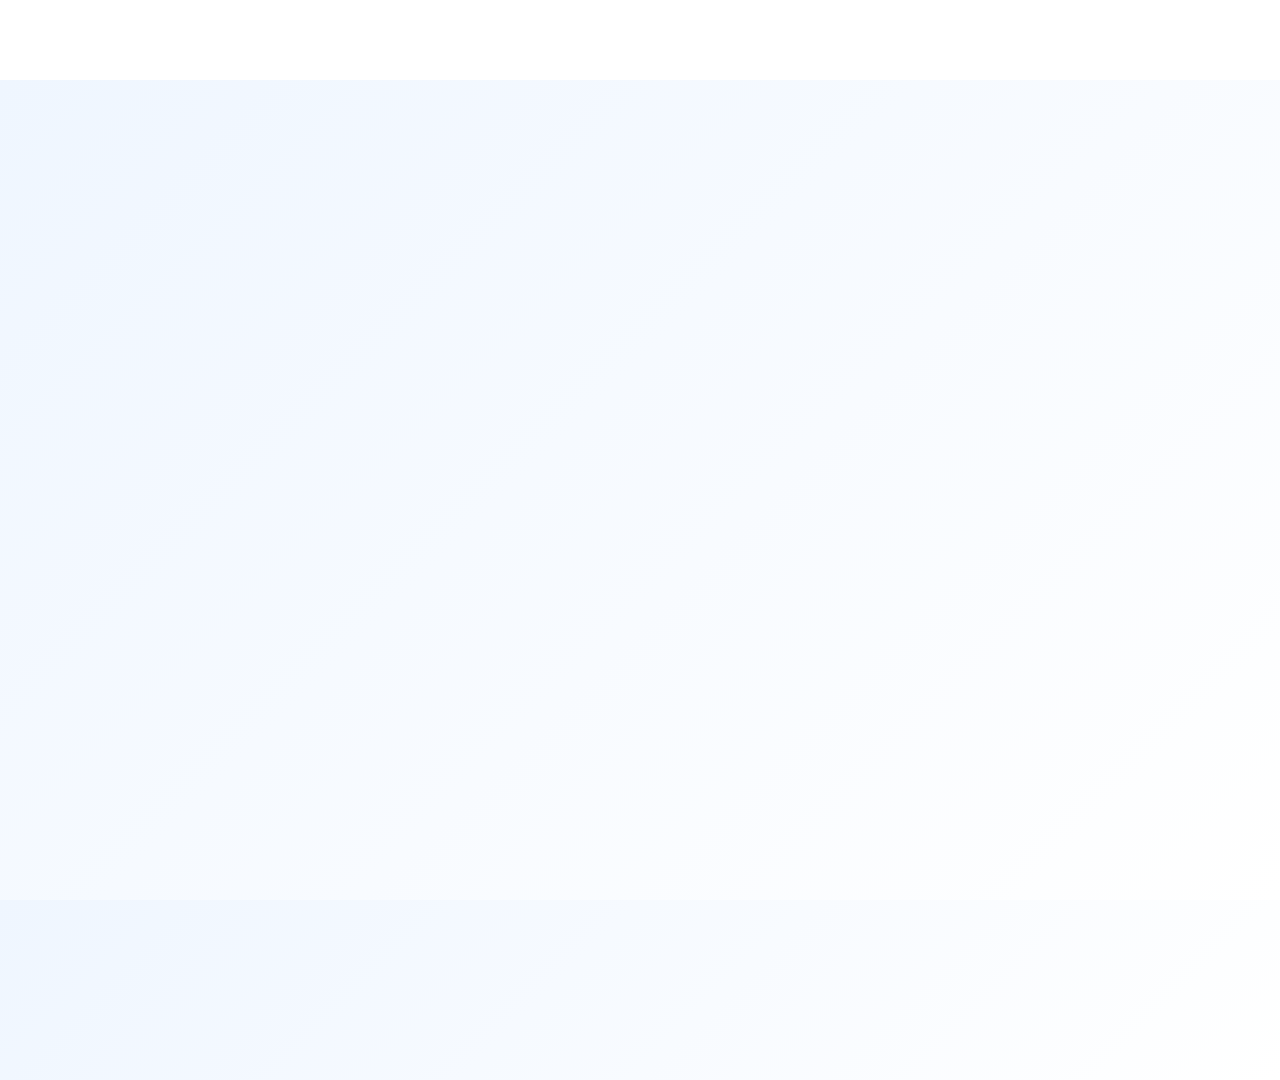
==== prototype-home.html @ ba1b7997 "Update prototype-home.html" ====
<!DOCTYPE html>
<html lang="id">

<head>

<meta charset="UTF-8">
<meta name="viewport" content="width=device-width, initial-scale=1.0">

<title>SOSIOZONE V2</title>

<link rel="stylesheet" href="prototype-home.css">

</head>

<body>

<!-- NAVBAR -->

<nav>

</nav>


<!-- HERO -->

<section class="hero">

</section>


<!-- FITUR -->

<section class="features">

</section>


<!-- STATISTIK -->

<section class="statistics">

</section>


<!-- QUOTE -->

<section class="quote">

</section>


<!-- FOOTER -->

<footer>

</footer>

</body>

</html>
---- prototype-home.css ----
*{
margin:0;
padding:0;
box-sizing:border-box;
font-family:"Segoe UI", sans-serif;
}


body{

background:#f8fafc;
color:#0f172a;

}


/* NAVBAR */

nav{

height:80px;

display:flex;
align-items:center;
justify-content:space-between;

padding:0 8%;

background:white;

box-shadow:0 5px 20px rgba(0,0,0,.05);

}


.logo{

font-size:28px;
font-weight:800;

color:#2563eb;

}



.menu{

display:flex;
gap:30px;

}



.menu a{

text-decoration:none;

color:#334155;

font-weight:600;

}



.menu a:hover{

color:#2563eb;

}



/* HERO */


.hero{

min-height:calc(100vh - 80px);

display:flex;

align-items:center;

justify-content:space-between;

padding:60px 8%;


background:

linear-gradient(
135deg,
#eff6ff,
#ffffff
);


}



.hero-text{

width:50%;

}



.badge{

display:inline-block;

background:#dbeafe;

color:#2563eb;

padding:8px 18px;

border-radius:30px;

font-size:14px;

font-weight:700;

margin-bottom:25px;

}




.hero h1{

font-size:80px;

line-height:1;

font-weight:900;

letter-spacing:-3px;

}



.hero h2{

font-size:34px;

margin:20px 0;

line-height:1.3;

}




.hero p{

font-size:18px;

line-height:1.7;

color:#64748b;

max-width:520px;

}




.hero-button{

display:flex;

gap:20px;

margin-top:35px;

}



.hero-button a{

padding:15px 30px;

border-radius:30px;

text-decoration:none;

font-weight:700;

}



.primary{

background:#2563eb;

color:white;

}



.secondary{

border:2px solid #2563eb;

color:#2563eb;

}



/* IMAGE */


.hero-image{

width:45%;

display:flex;

justify-content:center;

}



.image-frame{

width:450px;

height:450px;

border-radius:40px;

overflow:hidden;

box-shadow:
0 20px 50px rgba(0,0,0,.12);

}



.image-frame img{

width:100%;
height:100%;

object-fit:cover;

}




/* MOBILE */


@media(max-width:768px){


nav{

flex-direction:column;

height:auto;

padding:20px;

gap:15px;

}


.menu{

flex-wrap:wrap;

justify-content:center;

}



.hero{

flex-direction:column;

text-align:center;

}



.hero-text,
.hero-image{

width:100%;

}



.hero h1{

font-size:55px;

}



.hero-image{

margin-top:40px;

}


}

/* =====================
   FEATURES SECTION
===================== */

.features{

padding:90px 8%;

background:
linear-gradient(
135deg,
#eff6ff,
#ffffff
);

}


.section-title{

text-align:center;

margin-bottom:50px;

}


.section-title p{

color:#2563eb;

font-weight:700;

font-size:16px;

margin-bottom:10px;

}


.section-title h2{

font-size:40px;

font-weight:800;

}




.feature-grid{

display:grid;

grid-template-columns:repeat(3,1fr);

gap:25px;

}



.feature-card{

background:white;

padding:35px;

border-radius:25px;

box-shadow:0 15px 40px rgba(0,0,0,0.08);

transition:.3s;

border:1px solid #f1f5f9;

}



.feature-card:hover{

transform:translateY(-8px);

}



.feature-icon{

width:70px;
height:70px;

display:flex;
align-items:center;
justify-content:center;

background:#eff6ff;

border-radius:20px;

margin-bottom:20px;

color:#2563eb;

}


.feature-icon svg{

width:35px;
height:35px;

stroke-width:2.2;

}


.feature-card h3{

font-size:23px;

margin-bottom:15px;

}



.feature-card p{

color:#64748b;

line-height:1.6;

}




@media(max-width:900px){

.feature-grid{

grid-template-columns:1fr;

}

}
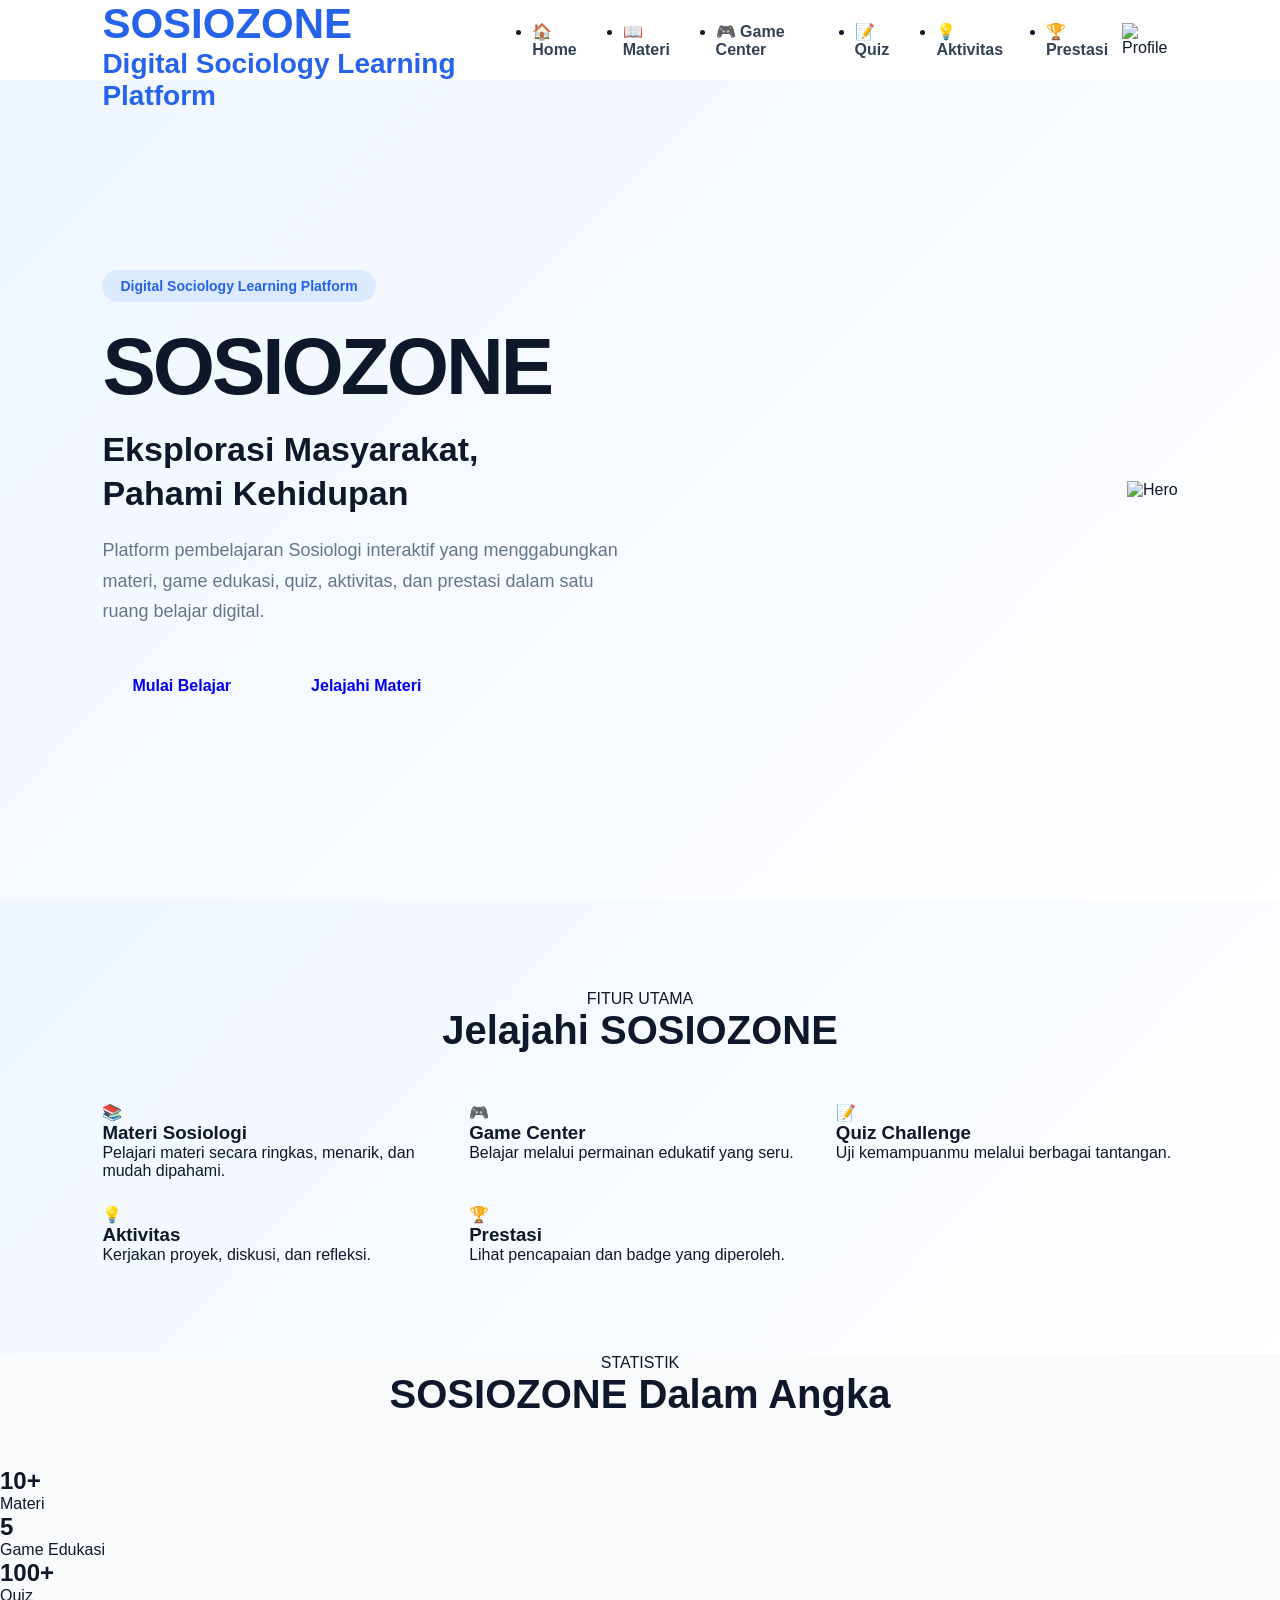
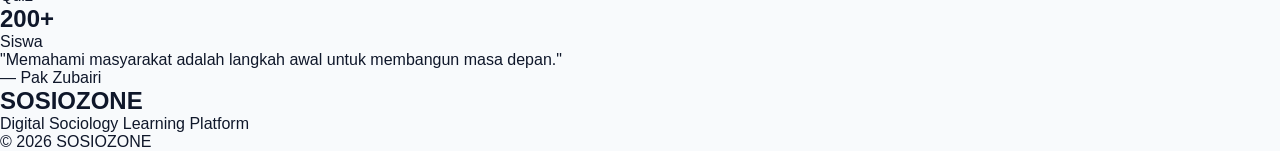
==== commit f235b75f: "Update prototype-home.html" ====
--- a/prototype-home.html
+++ b/prototype-home.html
@@ -3,57 +3,299 @@
 
 <head>
 
-<meta charset="UTF-8">
-<meta name="viewport" content="width=device-width, initial-scale=1.0">
-
-<title>SOSIOZONE V2</title>
-
-<link rel="stylesheet" href="prototype-home.css">
+    <meta charset="UTF-8">
+    <meta name="viewport" content="width=device-width, initial-scale=1.0">
+
+    <title>SOSIOZONE V2</title>
+
+    <link rel="stylesheet" href="prototype-home.css">
 
 </head>
 
 <body>
 
-<!-- NAVBAR -->
-
-<nav>
-
-</nav>
-
-
-<!-- HERO -->
-
-<section class="hero">
-
-</section>
-
-
-<!-- FITUR -->
-
-<section class="features">
-
-</section>
-
-
-<!-- STATISTIK -->
-
-<section class="statistics">
-
-</section>
-
-
-<!-- QUOTE -->
-
-<section class="quote">
-
-</section>
-
-
-<!-- FOOTER -->
-
-<footer>
-
-</footer>
+    <!-- =========================
+         NAVBAR
+    ========================== -->
+
+    <nav class="navbar">
+
+        <div class="logo">
+
+            <img src="assets/logo.png" alt="SOSIOZONE Logo">
+
+            <div class="logo-text">
+                <h2>SOSIOZONE</h2>
+                <p>Digital Sociology Learning Platform</p>
+            </div>
+
+        </div>
+
+        <ul class="menu">
+
+            <li><a href="#" class="active">🏠 Home</a></li>
+
+            <li><a href="#">📖 Materi</a></li>
+
+            <li><a href="#">🎮 Game Center</a></li>
+
+            <li><a href="#">📝 Quiz</a></li>
+
+            <li><a href="#">💡 Aktivitas</a></li>
+
+            <li><a href="#">🏆 Prestasi</a></li>
+
+        </ul>
+
+        <div class="profile">
+
+            <img src="assets/profile.png" alt="Profile">
+
+        </div>
+
+    </nav>
+
+
+
+    <!-- =========================
+         HERO
+    ========================== -->
+
+    <section class="hero">
+
+        <div class="hero-left">
+
+            <span class="badge">
+                Digital Sociology Learning Platform
+            </span>
+
+            <h1>
+                SOSIOZONE
+            </h1>
+
+            <h2>
+                Eksplorasi Masyarakat,<br>
+                Pahami Kehidupan
+            </h2>
+
+            <p>
+
+                Platform pembelajaran Sosiologi interaktif yang
+                menggabungkan materi, game edukasi,
+                quiz, aktivitas, dan prestasi dalam satu
+                ruang belajar digital.
+
+            </p>
+
+            <div class="hero-button">
+
+                <a href="#" class="btn-primary">
+                    Mulai Belajar
+                </a>
+
+                <a href="#" class="btn-secondary">
+                    Jelajahi Materi
+                </a>
+
+            </div>
+
+        </div>
+
+
+        <div class="hero-right">
+
+            <img src="assets/hero.png" alt="Hero">
+
+        </div>
+
+    </section>
+
+
+
+    <!-- =========================
+         FITUR
+    ========================== -->
+
+    <section class="features">
+
+        <div class="section-title">
+
+            <span>FITUR UTAMA</span>
+
+            <h2>
+                Jelajahi SOSIOZONE
+            </h2>
+
+        </div>
+
+        <div class="feature-grid">
+
+            <div class="card">
+
+                <div class="icon">📚</div>
+
+                <h3>Materi Sosiologi</h3>
+
+                <p>
+                    Pelajari materi secara ringkas,
+                    menarik, dan mudah dipahami.
+                </p>
+
+            </div>
+
+            <div class="card">
+
+                <div class="icon">🎮</div>
+
+                <h3>Game Center</h3>
+
+                <p>
+                    Belajar melalui permainan edukatif
+                    yang seru.
+                </p>
+
+            </div>
+
+            <div class="card">
+
+                <div class="icon">📝</div>
+
+                <h3>Quiz Challenge</h3>
+
+                <p>
+                    Uji kemampuanmu melalui
+                    berbagai tantangan.
+                </p>
+
+            </div>
+
+            <div class="card">
+
+                <div class="icon">💡</div>
+
+                <h3>Aktivitas</h3>
+
+                <p>
+                    Kerjakan proyek,
+                    diskusi, dan refleksi.
+                </p>
+
+            </div>
+
+            <div class="card">
+
+                <div class="icon">🏆</div>
+
+                <h3>Prestasi</h3>
+
+                <p>
+                    Lihat pencapaian
+                    dan badge yang diperoleh.
+                </p>
+
+            </div>
+
+        </div>
+
+    </section>
+
+
+
+    <!-- =========================
+         STATISTIK
+    ========================== -->
+
+    <section class="statistics">
+
+        <div class="section-title">
+
+            <span>STATISTIK</span>
+
+            <h2>
+                SOSIOZONE Dalam Angka
+            </h2>
+
+        </div>
+
+        <div class="stats-grid">
+
+            <div class="stat-box">
+
+                <h2>10+</h2>
+
+                <p>Materi</p>
+
+            </div>
+
+            <div class="stat-box">
+
+                <h2>5</h2>
+
+                <p>Game Edukasi</p>
+
+            </div>
+
+            <div class="stat-box">
+
+                <h2>100+</h2>
+
+                <p>Quiz</p>
+
+            </div>
+
+            <div class="stat-box">
+
+                <h2>200+</h2>
+
+                <p>Siswa</p>
+
+            </div>
+
+        </div>
+
+    </section>
+
+
+
+    <!-- =========================
+         QUOTE
+    ========================== -->
+
+    <section class="quote">
+
+        <blockquote>
+
+            "Memahami masyarakat adalah langkah awal untuk membangun masa depan."
+
+        </blockquote>
+
+        <p>
+            — Pak Zubairi
+        </p>
+
+    </section>
+
+
+
+    <!-- =========================
+         FOOTER
+    ========================== -->
+
+    <footer>
+
+        <h2>
+            SOSIOZONE
+        </h2>
+
+        <p>
+            Digital Sociology Learning Platform
+        </p>
+
+        <p>
+            © 2026 SOSIOZONE
+        </p>
+
+    </footer>
 
 </body>
 
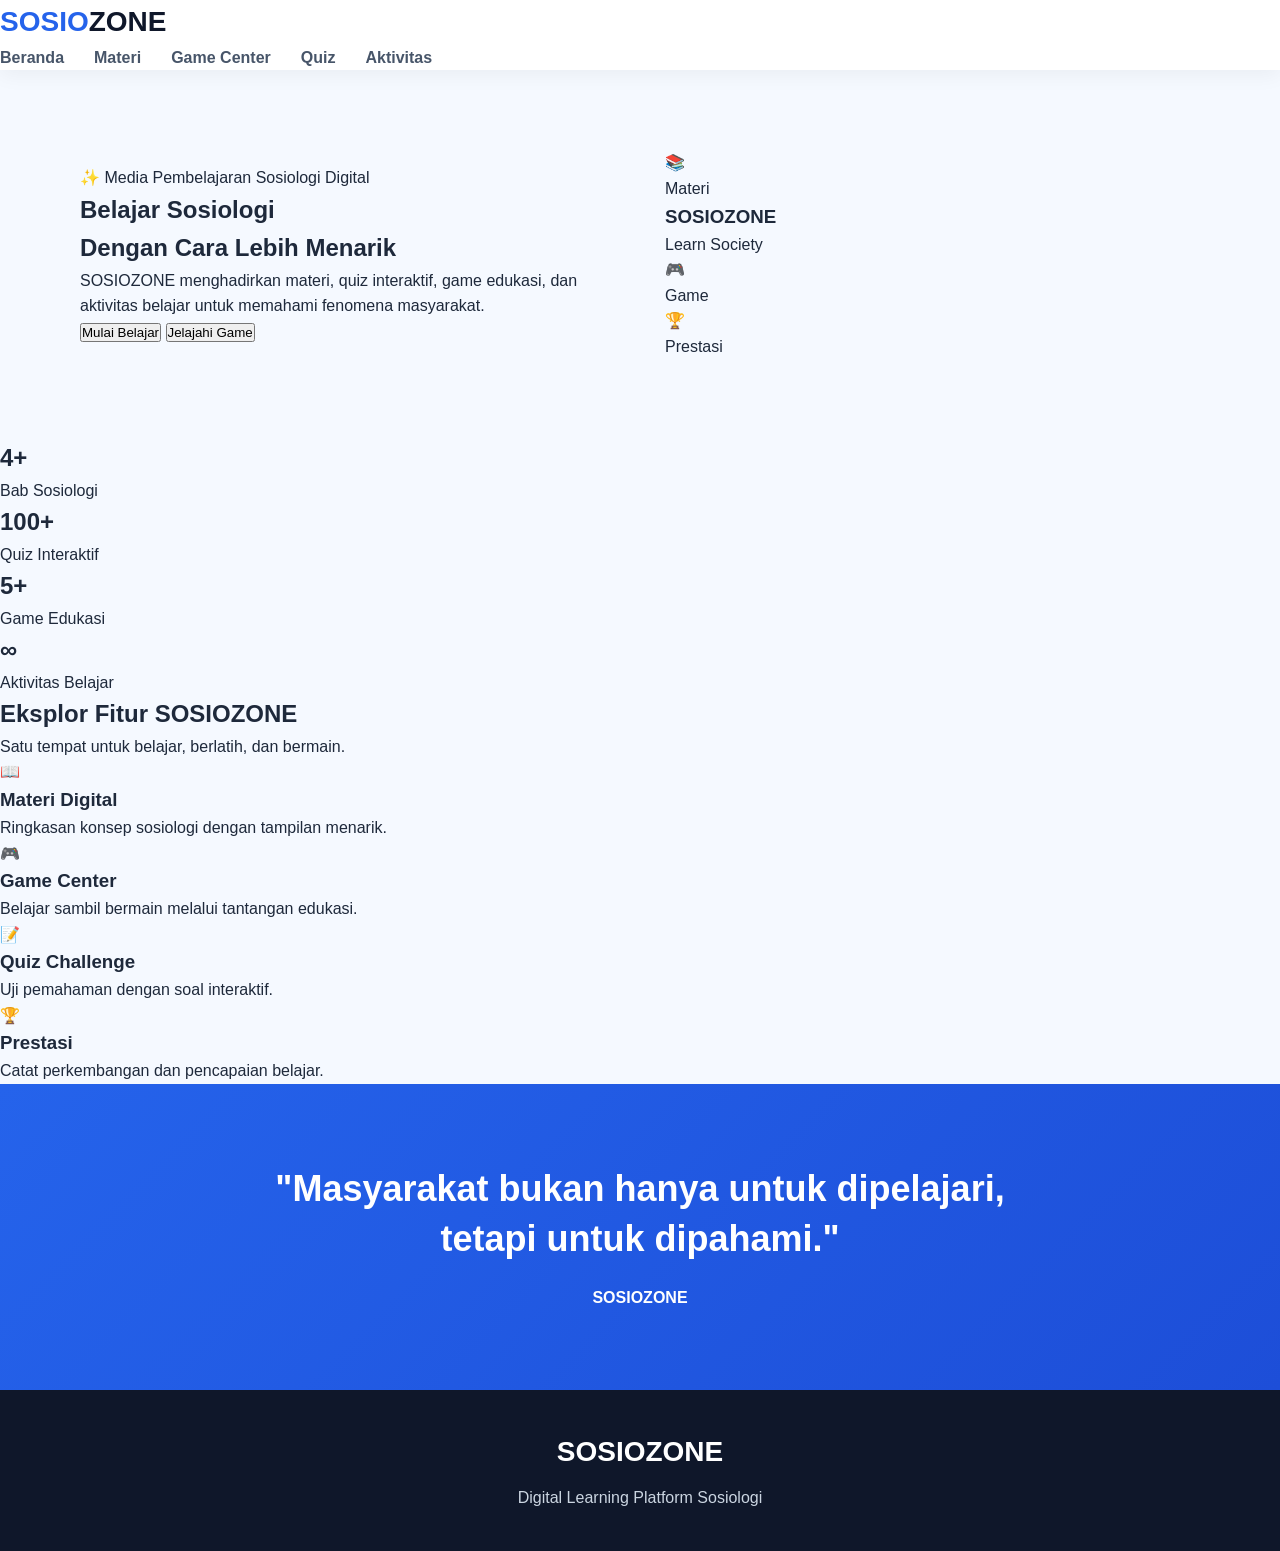
==== commit cd3bb87d: "Update prototype-home.html" ====
--- a/prototype-home.html
+++ b/prototype-home.html
@@ -3,299 +3,441 @@
 
 <head>
 
-    <meta charset="UTF-8">
-    <meta name="viewport" content="width=device-width, initial-scale=1.0">
-
-    <title>SOSIOZONE V2</title>
-
-    <link rel="stylesheet" href="prototype-home.css">
+<meta charset="UTF-8">
+<meta name="viewport" content="width=device-width, initial-scale=1.0">
+
+<title>SOSIOZONE | Digital Sociology Learning</title>
+
+<link rel="stylesheet" href="prototype-home.css">
 
 </head>
 
+
 <body>
 
-    <!-- =========================
-         NAVBAR
-    ========================== -->
-
-    <nav class="navbar">
-
-        <div class="logo">
-
-            <img src="assets/logo.png" alt="SOSIOZONE Logo">
-
-            <div class="logo-text">
-                <h2>SOSIOZONE</h2>
-                <p>Digital Sociology Learning Platform</p>
-            </div>
-
-        </div>
-
-        <ul class="menu">
-
-            <li><a href="#" class="active">🏠 Home</a></li>
-
-            <li><a href="#">📖 Materi</a></li>
-
-            <li><a href="#">🎮 Game Center</a></li>
-
-            <li><a href="#">📝 Quiz</a></li>
-
-            <li><a href="#">💡 Aktivitas</a></li>
-
-            <li><a href="#">🏆 Prestasi</a></li>
-
-        </ul>
-
-        <div class="profile">
-
-            <img src="assets/profile.png" alt="Profile">
-
-        </div>
-
-    </nav>
-
-
-
-    <!-- =========================
-         HERO
-    ========================== -->
-
-    <section class="hero">
-
-        <div class="hero-left">
-
-            <span class="badge">
-                Digital Sociology Learning Platform
-            </span>
-
-            <h1>
-                SOSIOZONE
-            </h1>
-
-            <h2>
-                Eksplorasi Masyarakat,<br>
-                Pahami Kehidupan
-            </h2>
-
-            <p>
-
-                Platform pembelajaran Sosiologi interaktif yang
-                menggabungkan materi, game edukasi,
-                quiz, aktivitas, dan prestasi dalam satu
-                ruang belajar digital.
-
-            </p>
-
-            <div class="hero-button">
-
-                <a href="#" class="btn-primary">
-                    Mulai Belajar
-                </a>
-
-                <a href="#" class="btn-secondary">
-                    Jelajahi Materi
-                </a>
-
-            </div>
-
-        </div>
-
-
-        <div class="hero-right">
-
-            <img src="assets/hero.png" alt="Hero">
-
-        </div>
-
-    </section>
-
-
-
-    <!-- =========================
-         FITUR
-    ========================== -->
-
-    <section class="features">
-
-        <div class="section-title">
-
-            <span>FITUR UTAMA</span>
-
-            <h2>
-                Jelajahi SOSIOZONE
-            </h2>
-
-        </div>
-
-        <div class="feature-grid">
-
-            <div class="card">
-
-                <div class="icon">📚</div>
-
-                <h3>Materi Sosiologi</h3>
-
-                <p>
-                    Pelajari materi secara ringkas,
-                    menarik, dan mudah dipahami.
-                </p>
-
-            </div>
-
-            <div class="card">
-
-                <div class="icon">🎮</div>
-
-                <h3>Game Center</h3>
-
-                <p>
-                    Belajar melalui permainan edukatif
-                    yang seru.
-                </p>
-
-            </div>
-
-            <div class="card">
-
-                <div class="icon">📝</div>
-
-                <h3>Quiz Challenge</h3>
-
-                <p>
-                    Uji kemampuanmu melalui
-                    berbagai tantangan.
-                </p>
-
-            </div>
-
-            <div class="card">
-
-                <div class="icon">💡</div>
-
-                <h3>Aktivitas</h3>
-
-                <p>
-                    Kerjakan proyek,
-                    diskusi, dan refleksi.
-                </p>
-
-            </div>
-
-            <div class="card">
-
-                <div class="icon">🏆</div>
-
-                <h3>Prestasi</h3>
-
-                <p>
-                    Lihat pencapaian
-                    dan badge yang diperoleh.
-                </p>
-
-            </div>
-
-        </div>
-
-    </section>
-
-
-
-    <!-- =========================
-         STATISTIK
-    ========================== -->
-
-    <section class="statistics">
-
-        <div class="section-title">
-
-            <span>STATISTIK</span>
-
-            <h2>
-                SOSIOZONE Dalam Angka
-            </h2>
-
-        </div>
-
-        <div class="stats-grid">
-
-            <div class="stat-box">
-
-                <h2>10+</h2>
-
-                <p>Materi</p>
-
-            </div>
-
-            <div class="stat-box">
-
-                <h2>5</h2>
-
-                <p>Game Edukasi</p>
-
-            </div>
-
-            <div class="stat-box">
-
-                <h2>100+</h2>
-
-                <p>Quiz</p>
-
-            </div>
-
-            <div class="stat-box">
-
-                <h2>200+</h2>
-
-                <p>Siswa</p>
-
-            </div>
-
-        </div>
-
-    </section>
-
-
-
-    <!-- =========================
-         QUOTE
-    ========================== -->
-
-    <section class="quote">
-
-        <blockquote>
-
-            "Memahami masyarakat adalah langkah awal untuk membangun masa depan."
-
-        </blockquote>
-
-        <p>
-            — Pak Zubairi
-        </p>
-
-    </section>
-
-
-
-    <!-- =========================
-         FOOTER
-    ========================== -->
-
-    <footer>
-
-        <h2>
-            SOSIOZONE
-        </h2>
-
-        <p>
-            Digital Sociology Learning Platform
-        </p>
-
-        <p>
-            © 2026 SOSIOZONE
-        </p>
-
-    </footer>
+
+<!-- NAVBAR -->
+
+<header class="navbar">
+
+<div class="nav-container">
+
+<div class="logo">
+SOSIO<span>ZONE</span>
+</div>
+
+
+<nav>
+
+<a class="active">Beranda</a>
+<a>Materi</a>
+<a>Game Center</a>
+<a>Quiz</a>
+<a>Aktivitas</a>
+
+</nav>
+
+
+</div>
+
+</header>
+
+
+
+
+
+<!-- HERO -->
+
+<section class="hero">
+
+
+<div class="hero-left">
+
+
+<div class="badge">
+✨ Media Pembelajaran Sosiologi Digital
+</div>
+
+
+
+<h1>
+
+Belajar Sosiologi
+<br>
+
+Dengan Cara
+<span>
+Lebih Menarik
+</span>
+
+</h1>
+
+
+
+<p>
+
+SOSIOZONE menghadirkan materi,
+quiz interaktif, game edukasi,
+dan aktivitas belajar untuk memahami
+fenomena masyarakat.
+
+</p>
+
+
+
+
+<div class="hero-btn">
+
+
+<button class="btn-primary">
+Mulai Belajar
+</button>
+
+
+<button class="btn-outline">
+Jelajahi Game
+</button>
+
+
+</div>
+
+
+
+</div>
+
+
+
+
+
+<div class="hero-right">
+
+
+<div class="student-area">
+
+
+<div class="floating-card card-one">
+
+📚
+<br>
+Materi
+
+</div>
+
+
+
+<div class="student-box">
+
+<div class="circle">
+
+</div>
+
+
+<div class="person">
+
+</div>
+
+
+<h3>
+SOSIOZONE
+</h3>
+
+<p>
+Learn Society
+</p>
+
+
+</div>
+
+
+
+
+<div class="floating-card card-two">
+
+🎮
+<br>
+Game
+
+</div>
+
+
+
+<div class="floating-card card-three">
+
+🏆
+<br>
+Prestasi
+
+</div>
+
+
+
+</div>
+
+
+
+</div>
+
+
+</section>
+
+
+
+
+
+
+
+<!-- DASHBOARD -->
+
+
+<section class="dashboard">
+
+
+<div class="dashboard-card">
+
+<h2>
+4+
+</h2>
+
+<p>
+Bab Sosiologi
+</p>
+
+
+</div>
+
+
+
+<div class="dashboard-card">
+
+<h2>
+100+
+</h2>
+
+<p>
+Quiz Interaktif
+</p>
+
+
+</div>
+
+
+
+<div class="dashboard-card">
+
+<h2>
+5+
+</h2>
+
+<p>
+Game Edukasi
+</p>
+
+
+</div>
+
+
+
+<div class="dashboard-card">
+
+<h2>
+∞
+</h2>
+
+<p>
+Aktivitas Belajar
+</p>
+
+
+</div>
+
+
+
+</section>
+
+
+
+
+
+
+
+<!-- FEATURE -->
+
+
+<section class="feature-section">
+
+
+<div class="section-header">
+
+
+<h2>
+Eksplor Fitur SOSIOZONE
+</h2>
+
+
+<p>
+Satu tempat untuk belajar,
+berlatih, dan bermain.
+
+</p>
+
+
+</div>
+
+
+
+
+
+<div class="feature-grid">
+
+
+
+<div class="feature">
+
+<div class="icon blue">
+📖
+</div>
+
+<h3>
+Materi Digital
+</h3>
+
+<p>
+Ringkasan konsep sosiologi
+dengan tampilan menarik.
+
+</p>
+
+</div>
+
+
+
+
+
+<div class="feature">
+
+<div class="icon green">
+🎮
+</div>
+
+<h3>
+Game Center
+</h3>
+
+<p>
+Belajar sambil bermain
+melalui tantangan edukasi.
+
+</p>
+
+</div>
+
+
+
+
+
+
+<div class="feature">
+
+<div class="icon orange">
+📝
+</div>
+
+<h3>
+Quiz Challenge
+</h3>
+
+<p>
+Uji pemahaman dengan
+soal interaktif.
+
+</p>
+
+</div>
+
+
+
+
+
+
+<div class="feature">
+
+<div class="icon purple">
+🏆
+</div>
+
+<h3>
+Prestasi
+
+</h3>
+
+<p>
+Catat perkembangan
+dan pencapaian belajar.
+
+</p>
+
+</div>
+
+
+
+</div>
+
+
+</section>
+
+
+
+
+
+
+
+
+<!-- QUOTE -->
+
+
+<section class="quote">
+
+
+<h2>
+
+"Masyarakat bukan hanya untuk dipelajari,
+tetapi untuk dipahami."
+
+</h2>
+
+
+<p>
+SOSIOZONE
+</p>
+
+
+</section>
+
+
+
+
+
+
+
+<!-- FOOTER -->
+
+
+<footer>
+
+<h3>
+SOSIOZONE
+</h3>
+
+
+<p>
+Digital Learning Platform
+Sosiologi
+</p>
+
+
+</footer>
+
+
 
 </body>
 
--- a/prototype-home.css
+++ b/prototype-home.css
@@ -1,481 +1,884 @@
+/* ===================================
+   SOSIOZONE V2
+   PROTOTYPE HOME CSS
+=================================== */
+
+
+/* ===================================
+   RESET
+=================================== */
+
 *{
-margin:0;
-padding:0;
-box-sizing:border-box;
-font-family:"Segoe UI", sans-serif;
+    margin:0;
+    padding:0;
+    box-sizing:border-box;
+}
+
+
+html{
+    scroll-behavior:smooth;
 }
 
 
 body{
 
-background:#f8fafc;
-color:#0f172a;
-
-}
-
-
-/* NAVBAR */
+    font-family:
+    "Segoe UI",
+    Arial,
+    sans-serif;
+
+    background:#f5f9ff;
+
+    color:#1e293b;
+
+    line-height:1.6;
+
+}
+
+
+a{
+
+    text-decoration:none;
+
+    color:inherit;
+
+}
+
+
+
+
+
+/* ===================================
+   NAVBAR
+=================================== */
+
+
+.navbar{
+
+    width:100%;
+
+    background:white;
+
+    position:sticky;
+
+    top:0;
+
+    z-index:100;
+
+    box-shadow:
+    0 5px 20px rgba(0,0,0,.05);
+
+}
+
+
+
+.nav-wrapper{
+
+    max-width:1200px;
+
+    margin:auto;
+
+    padding:20px 40px;
+
+    display:flex;
+
+    justify-content:space-between;
+
+    align-items:center;
+
+}
+
+
+
+.logo{
+
+    font-size:28px;
+
+    font-weight:800;
+
+    color:#2563eb;
+
+}
+
+
+
+.logo span{
+
+    color:#0f172a;
+
+}
+
+
+
+
 
 nav{
 
-height:80px;
-
-display:flex;
-align-items:center;
-justify-content:space-between;
-
-padding:0 8%;
-
-background:white;
-
-box-shadow:0 5px 20px rgba(0,0,0,.05);
-
-}
+    display:flex;
+
+    gap:30px;
+
+}
+
+
+
+nav a{
+
+    font-weight:600;
+
+    color:#475569;
+
+    transition:.3s;
+
+}
+
+
+
+nav a:hover{
+
+    color:#2563eb;
+
+}
+
+
+
+
+
+
+
+/* ===================================
+   HERO
+=================================== */
+
+
+.hero{
+
+    max-width:1200px;
+
+    margin:auto;
+
+    padding:80px 40px;
+
+    display:grid;
+
+    grid-template-columns:
+
+    1fr 1fr;
+
+    align-items:center;
+
+    gap:50px;
+
+}
+
+
+
+
+
+.hero-text h1{
+
+    font-size:55px;
+
+    line-height:1.15;
+
+    font-weight:800;
+
+    color:#0f172a;
+
+}
+
+
+
+.hero-text h1 span{
+
+    color:#2563eb;
+
+}
+
+
+
+
+
+.hero-text p{
+
+    margin-top:25px;
+
+    max-width:500px;
+
+    font-size:18px;
+
+    color:#64748b;
+
+}
+
+
+
+
+
+.hero-button{
+
+    margin-top:35px;
+
+    display:flex;
+
+    gap:20px;
+
+}
+
+
+
+
+
+.btn{
+
+    padding:14px 30px;
+
+    border-radius:50px;
+
+    font-weight:700;
+
+    cursor:pointer;
+
+    transition:.3s;
+
+}
+
+
+
+
+
+.primary{
+
+    background:#2563eb;
+
+    color:white;
+
+}
+
+
+
+.primary:hover{
+
+    transform:translateY(-3px);
+
+    box-shadow:
+    0 10px 25px rgba(37,99,235,.3);
+
+}
+
+
+
+
+
+.secondary{
+
+    border:2px solid #2563eb;
+
+    color:#2563eb;
+
+}
+
+
+
+.secondary:hover{
+
+    background:#2563eb;
+
+    color:white;
+
+}
+
+
+
+
+
+
+
+/* ===================================
+   HERO VISUAL
+=================================== */
+
+
+.hero-image{
+
+    display:flex;
+
+    justify-content:center;
+
+}
+
+
+
+
+
+.visual-card{
+
+    width:380px;
+
+    height:380px;
+
+    border-radius:40px;
+
+    background:
+
+    linear-gradient(
+    135deg,
+    #2563eb,
+    #38bdf8
+    );
+
+
+    display:flex;
+
+    flex-direction:column;
+
+    justify-content:center;
+
+    align-items:center;
+
+
+    color:white;
+
+
+    box-shadow:
+
+    0 25px 50px rgba(37,99,235,.25);
+
+}
+
+
+
+.visual-card h2{
+
+    font-size:40px;
+
+    letter-spacing:2px;
+
+}
+
+
+
+.visual-card p{
+
+    text-align:center;
+
+    margin-top:15px;
+
+    opacity:.9;
+
+}
+
+
+
+
+
+
+
+/* ===================================
+   STATISTIK
+=================================== */
+
+
+.stats{
+
+    max-width:1200px;
+
+    margin:30px auto 80px;
+
+    padding:0 40px;
+
+
+    display:grid;
+
+    grid-template-columns:
+
+    repeat(4,1fr);
+
+
+    gap:25px;
+
+}
+
+
+
+
+
+.stat-box{
+
+    background:white;
+
+    padding:35px 20px;
+
+    border-radius:25px;
+
+    text-align:center;
+
+
+    box-shadow:
+
+    0 10px 30px rgba(0,0,0,.06);
+
+
+    transition:.3s;
+
+}
+
+
+
+
+
+.stat-box:hover{
+
+    transform:translateY(-8px);
+
+}
+
+
+
+
+
+.stat-box h2{
+
+    font-size:40px;
+
+    color:#2563eb;
+
+}
+
+
+
+.stat-box p{
+
+    color:#64748b;
+
+    font-weight:600;
+
+}
+
+
+
+
+
+
+
+/* ===================================
+   FEATURES
+=================================== */
+
+
+.features{
+
+    max-width:1200px;
+
+    margin:auto;
+
+    padding:50px 40px 100px;
+
+}
+
+
+
+
+
+.title{
+
+    text-align:center;
+
+    margin-bottom:50px;
+
+}
+
+
+
+
+
+.title h2{
+
+    font-size:38px;
+
+    color:#0f172a;
+
+}
+
+
+
+.title p{
+
+    color:#64748b;
+
+}
+
+
+
+
+
+
+
+.feature-container{
+
+    display:grid;
+
+    grid-template-columns:
+
+    repeat(4,1fr);
+
+
+    gap:25px;
+
+}
+
+
+
+
+
+
+
+.card{
+
+    background:white;
+
+    padding:35px 25px;
+
+    border-radius:25px;
+
+
+    box-shadow:
+
+    0 10px 30px rgba(0,0,0,.06);
+
+
+    transition:.3s;
+
+}
+
+
+
+
+.card:hover{
+
+    transform:
+
+    translateY(-10px);
+
+}
+
+
+
+
+
+.card-icon{
+
+    font-size:45px;
+
+    margin-bottom:20px;
+
+}
+
+
+
+
+
+.card h3{
+
+    margin-bottom:15px;
+
+    color:#0f172a;
+
+}
+
+
+
+
+
+.card p{
+
+    color:#64748b;
+
+}
+
+
+
+
+
+
+
+/* ===================================
+   QUOTE
+=================================== */
+
+
+.quote{
+
+    background:
+
+    linear-gradient(
+    135deg,
+    #2563eb,
+    #1d4ed8
+    );
+
+
+    color:white;
+
+    padding:80px 40px;
+
+    text-align:center;
+
+}
+
+
+
+.quote h2{
+
+    max-width:800px;
+
+    margin:auto;
+
+    font-size:36px;
+
+    line-height:1.4;
+
+}
+
+
+
+
+
+.quote p{
+
+    margin-top:20px;
+
+    font-weight:700;
+
+}
+
+
+
+
+
+
+
+/* ===================================
+   FOOTER
+=================================== */
+
+
+footer{
+
+    background:#0f172a;
+
+    color:white;
+
+    text-align:center;
+
+    padding:40px;
+
+}
+
+
+
+
+
+footer h3{
+
+    font-size:28px;
+
+    margin-bottom:10px;
+
+}
+
+
+
+
+
+footer p{
+
+    color:#cbd5e1;
+
+}
+
+
+
+
+
+
+
+/* ===================================
+   RESPONSIVE TABLET
+=================================== */
+
+
+@media(max-width:900px){
+
+
+.nav-wrapper{
+
+    padding:20px;
+
+}
+
+
+
+nav{
+
+    display:none;
+
+}
+
+
+
+.hero{
+
+    grid-template-columns:1fr;
+
+    text-align:center;
+
+}
+
+
+
+.hero-text p{
+
+    margin:auto;
+
+}
+
+
+
+.hero-button{
+
+    justify-content:center;
+
+}
+
+
+
+.stats{
+
+    grid-template-columns:
+
+    repeat(2,1fr);
+
+}
+
+
+
+.feature-container{
+
+    grid-template-columns:
+
+    repeat(2,1fr);
+
+}
+
+
+}
+
+
+
+
+
+
+
+/* ===================================
+   RESPONSIVE MOBILE
+=================================== */
+
+
+@media(max-width:600px){
+
 
 
 .logo{
 
-font-size:28px;
-font-weight:800;
-
-color:#2563eb;
-
-}
-
-
-
-.menu{
-
-display:flex;
-gap:30px;
-
-}
-
-
-
-.menu a{
-
-text-decoration:none;
-
-color:#334155;
-
-font-weight:600;
-
-}
-
-
-
-.menu a:hover{
-
-color:#2563eb;
-
-}
-
-
-
-/* HERO */
+    font-size:23px;
+
+}
+
 
 
 .hero{
 
-min-height:calc(100vh - 80px);
-
-display:flex;
-
-align-items:center;
-
-justify-content:space-between;
-
-padding:60px 8%;
-
-
-background:
-
-linear-gradient(
-135deg,
-#eff6ff,
-#ffffff
-);
-
-
-}
-
-
-
-.hero-text{
-
-width:50%;
-
-}
-
-
-
-.badge{
-
-display:inline-block;
-
-background:#dbeafe;
-
-color:#2563eb;
-
-padding:8px 18px;
-
-border-radius:30px;
-
-font-size:14px;
-
-font-weight:700;
-
-margin-bottom:25px;
-
-}
-
-
-
-
-.hero h1{
-
-font-size:80px;
-
-line-height:1;
-
-font-weight:900;
-
-letter-spacing:-3px;
-
-}
-
-
-
-.hero h2{
-
-font-size:34px;
-
-margin:20px 0;
-
-line-height:1.3;
-
-}
-
-
-
-
-.hero p{
-
-font-size:18px;
-
-line-height:1.7;
-
-color:#64748b;
-
-max-width:520px;
-
-}
-
-
-
-
-.hero-button{
-
-display:flex;
-
-gap:20px;
-
-margin-top:35px;
-
-}
-
-
-
-.hero-button a{
-
-padding:15px 30px;
-
-border-radius:30px;
-
-text-decoration:none;
-
-font-weight:700;
-
-}
-
-
-
-.primary{
-
-background:#2563eb;
-
-color:white;
-
-}
-
-
-
-.secondary{
-
-border:2px solid #2563eb;
-
-color:#2563eb;
-
-}
-
-
-
-/* IMAGE */
-
-
-.hero-image{
-
-width:45%;
-
-display:flex;
-
-justify-content:center;
-
-}
-
-
-
-.image-frame{
-
-width:450px;
-
-height:450px;
-
-border-radius:40px;
-
-overflow:hidden;
-
-box-shadow:
-0 20px 50px rgba(0,0,0,.12);
-
-}
-
-
-
-.image-frame img{
-
-width:100%;
-height:100%;
-
-object-fit:cover;
-
-}
-
-
-
-
-/* MOBILE */
-
-
-@media(max-width:768px){
-
-
-nav{
-
-flex-direction:column;
-
-height:auto;
-
-padding:20px;
-
-gap:15px;
-
-}
-
-
-.menu{
-
-flex-wrap:wrap;
-
-justify-content:center;
-
-}
-
-
-
-.hero{
-
-flex-direction:column;
-
-text-align:center;
-
-}
-
-
-
-.hero-text,
-.hero-image{
-
-width:100%;
-
-}
-
-
-
-.hero h1{
-
-font-size:55px;
-
-}
-
-
-
-.hero-image{
-
-margin-top:40px;
-
-}
-
-
-}
-
-/* =====================
-   FEATURES SECTION
-===================== */
+    padding:50px 20px;
+
+}
+
+
+
+.hero-text h1{
+
+    font-size:38px;
+
+}
+
+
+
+.visual-card{
+
+    width:280px;
+
+    height:280px;
+
+}
+
+
+
+.visual-card h2{
+
+    font-size:30px;
+
+}
+
+
+
+.stats{
+
+    padding:0 20px;
+
+    grid-template-columns:1fr;
+
+}
+
+
 
 .features{
 
-padding:90px 8%;
-
-background:
-linear-gradient(
-135deg,
-#eff6ff,
-#ffffff
-);
-
-}
-
-
-.section-title{
-
-text-align:center;
-
-margin-bottom:50px;
-
-}
-
-
-.section-title p{
-
-color:#2563eb;
-
-font-weight:700;
-
-font-size:16px;
-
-margin-bottom:10px;
-
-}
-
-
-.section-title h2{
-
-font-size:40px;
-
-font-weight:800;
-
-}
-
-
-
-
-.feature-grid{
-
-display:grid;
-
-grid-template-columns:repeat(3,1fr);
-
-gap:25px;
-
-}
-
-
-
-.feature-card{
-
-background:white;
-
-padding:35px;
-
-border-radius:25px;
-
-box-shadow:0 15px 40px rgba(0,0,0,0.08);
-
-transition:.3s;
-
-border:1px solid #f1f5f9;
-
-}
-
-
-
-.feature-card:hover{
-
-transform:translateY(-8px);
-
-}
-
-
-
-.feature-icon{
-
-width:70px;
-height:70px;
-
-display:flex;
-align-items:center;
-justify-content:center;
-
-background:#eff6ff;
-
-border-radius:20px;
-
-margin-bottom:20px;
-
-color:#2563eb;
-
-}
-
-
-.feature-icon svg{
-
-width:35px;
-height:35px;
-
-stroke-width:2.2;
-
-}
-
-
-.feature-card h3{
-
-font-size:23px;
-
-margin-bottom:15px;
-
-}
-
-
-
-.feature-card p{
-
-color:#64748b;
-
-line-height:1.6;
-
-}
-
-
-
-
-@media(max-width:900px){
-
-.feature-grid{
-
-grid-template-columns:1fr;
-
-}
-
-}
+    padding:40px 20px;
+
+}
+
+
+
+.title h2{
+
+    font-size:30px;
+
+}
+
+
+
+.feature-container{
+
+    grid-template-columns:1fr;
+
+}
+
+
+
+.quote{
+
+    padding:60px 20px;
+
+}
+
+
+
+.quote h2{
+
+    font-size:25px;
+
+}
+
+
+
+}
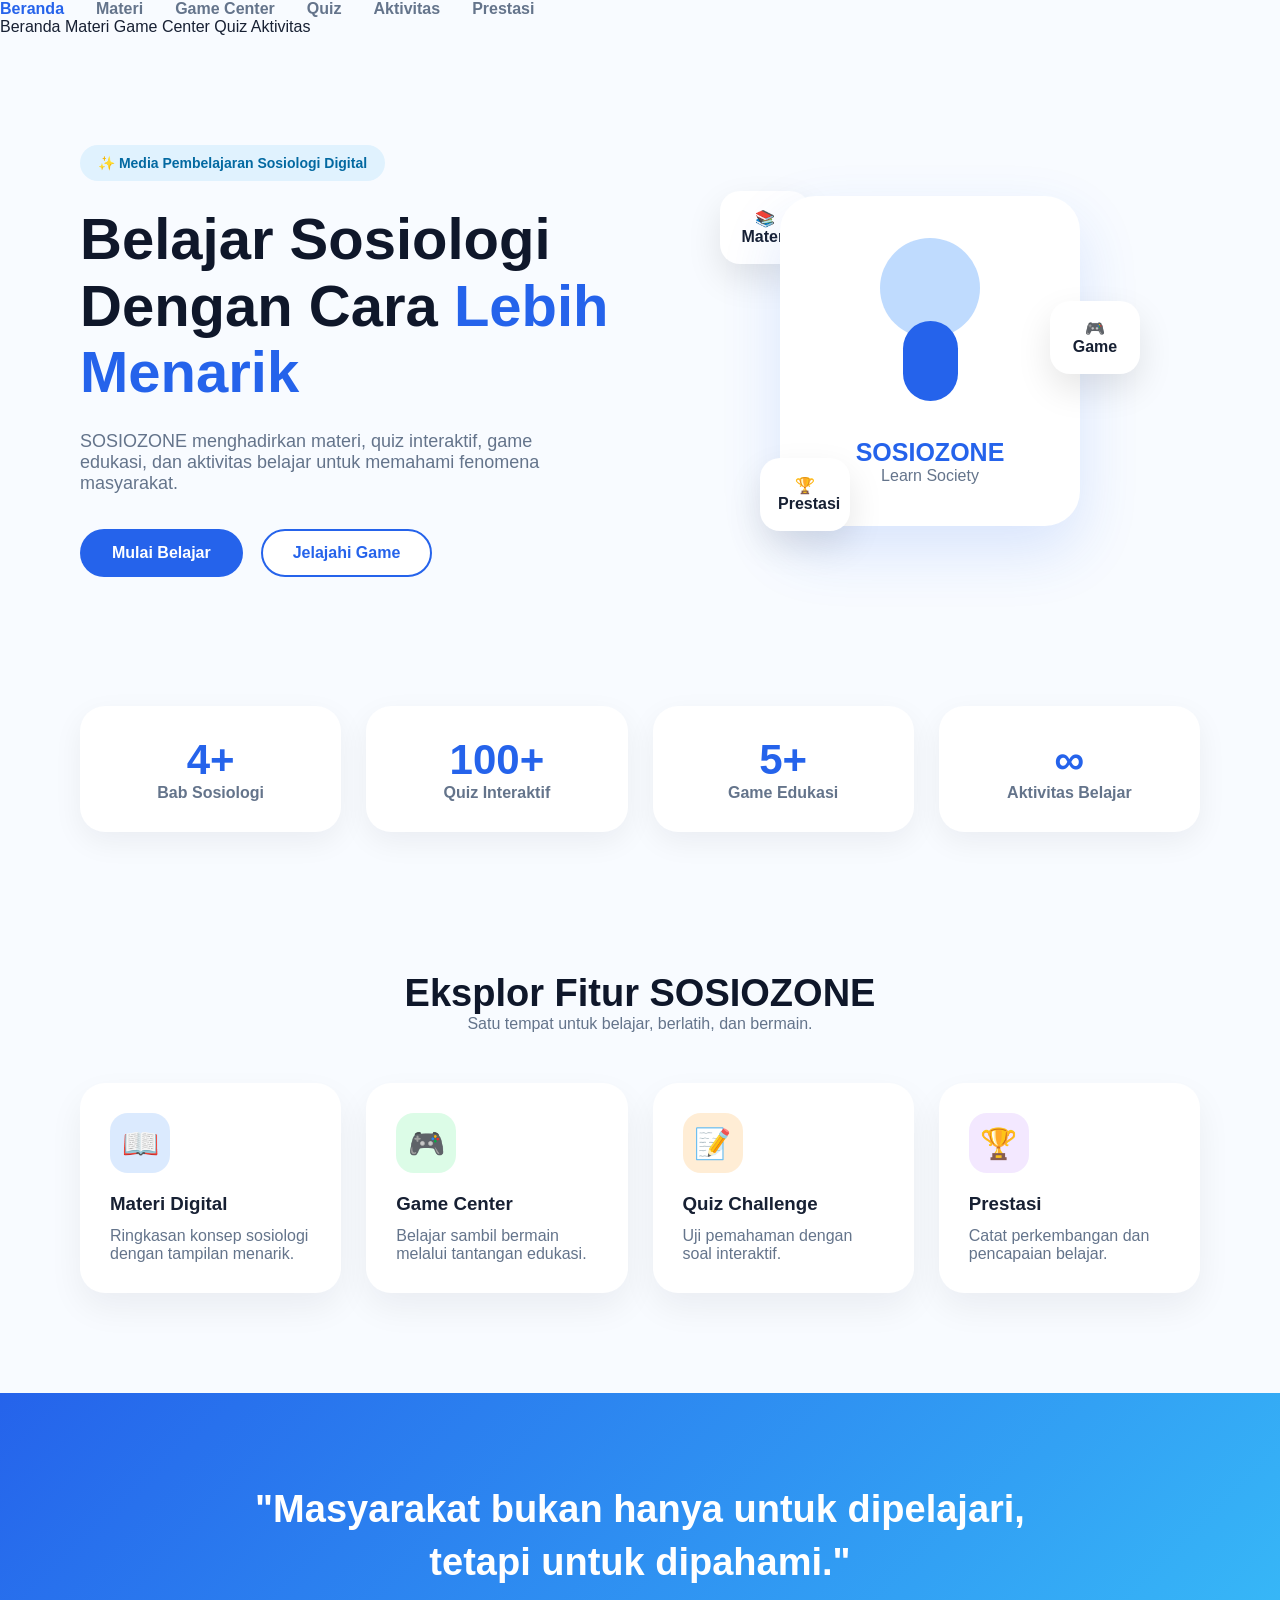
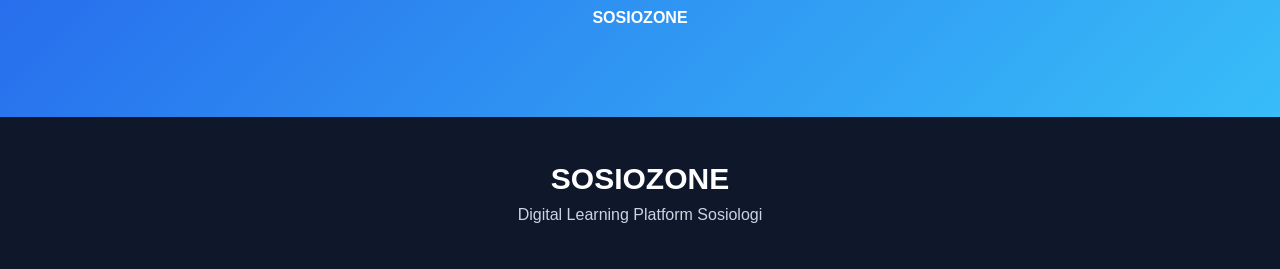
==== commit 063f1562: "Update prototype-home.html" ====
--- a/prototype-home.html
+++ b/prototype-home.html
@@ -17,17 +17,39 @@
 
 
 <!-- NAVBAR -->
-
-<header class="navbar">
-
-<div class="nav-container">
-
-<div class="logo">
-SOSIO<span>ZONE</span>
-</div>
-
-
 <nav>
+
+<a href="prototype-home.html" class="active">
+Beranda
+</a>
+
+
+<a href="pages/materi.html">
+Materi
+</a>
+
+
+<a href="pages/games.html">
+Game Center
+</a>
+
+
+<a href="pages/quiz.html">
+Quiz
+</a>
+
+
+<a href="pages/aktivitas.html">
+Aktivitas
+</a>
+
+
+<a href="pages/prestasi.html">
+Prestasi
+</a>
+
+
+</nav>
 
 <a class="active">Beranda</a>
 <a>Materi</a>
--- a/prototype-home.css
+++ b/prototype-home.css
@@ -1,12 +1,10 @@
-/* ===================================
-   SOSIOZONE V2
-   PROTOTYPE HOME CSS
-=================================== */
-
-
-/* ===================================
-   RESET
-=================================== */
+/* =====================================
+   SOSIOZONE HOME V2
+   PROTOTYPE CSS
+===================================== */
+
+
+/* RESET */
 
 *{
     margin:0;
@@ -15,11 +13,6 @@
 }
 
 
-html{
-    scroll-behavior:smooth;
-}
-
-
 body{
 
     font-family:
@@ -27,30 +20,25 @@
     Arial,
     sans-serif;
 
-    background:#f5f9ff;
-
-    color:#1e293b;
-
-    line-height:1.6;
+    background:#f8fbff;
+
+    color:#172033;
 
 }
 
 
 a{
-
     text-decoration:none;
-
     color:inherit;
-
-}
-
-
-
-
-
-/* ===================================
+}
+
+
+
+
+
+/* =====================================
    NAVBAR
-=================================== */
+===================================== */
 
 
 .navbar{
@@ -63,149 +51,695 @@
 
     top:0;
 
-    z-index:100;
+    z-index:50;
+
+    border-bottom:1px solid #e5edf7;
+
+}
+
+
+
+.nav-container{
+
+    max-width:1200px;
+
+    margin:auto;
+
+    padding:20px 40px;
+
+    display:flex;
+
+    justify-content:space-between;
+
+    align-items:center;
+
+}
+
+
+
+.logo{
+
+    font-size:28px;
+
+    font-weight:800;
+
+    letter-spacing:.5px;
+
+    color:#2563eb;
+
+}
+
+
+
+.logo span{
+
+    color:#111827;
+
+}
+
+
+
+
+
+nav{
+
+    display:flex;
+
+    gap:32px;
+
+}
+
+
+
+nav a{
+
+    font-weight:600;
+
+    color:#64748b;
+
+    transition:.3s;
+
+}
+
+
+
+nav a:hover,
+nav .active{
+
+    color:#2563eb;
+
+}
+
+
+
+
+
+
+
+/* =====================================
+   HERO
+===================================== */
+
+
+.hero{
+
+    max-width:1200px;
+
+    margin:auto;
+
+    min-height:650px;
+
+    padding:70px 40px;
+
+    display:grid;
+
+    grid-template-columns:
+
+    1fr 1fr;
+
+    align-items:center;
+
+    gap:40px;
+
+}
+
+
+
+
+
+.badge{
+
+    display:inline-block;
+
+    padding:10px 18px;
+
+    border-radius:30px;
+
+    background:#e0f2fe;
+
+    color:#0369a1;
+
+    font-size:14px;
+
+    font-weight:700;
+
+    margin-bottom:25px;
+
+}
+
+
+
+
+
+.hero-left h1{
+
+    font-size:58px;
+
+    line-height:1.15;
+
+    font-weight:850;
+
+    color:#0f172a;
+
+}
+
+
+
+.hero-left h1 span{
+
+    color:#2563eb;
+
+}
+
+
+
+
+
+.hero-left p{
+
+    margin-top:25px;
+
+    max-width:520px;
+
+    font-size:18px;
+
+    color:#64748b;
+
+}
+
+
+
+
+
+.hero-btn{
+
+    margin-top:35px;
+
+    display:flex;
+
+    gap:18px;
+
+}
+
+
+
+
+
+button{
+
+    border:none;
+
+    font-size:16px;
+
+    cursor:pointer;
+
+    font-weight:700;
+
+}
+
+
+
+.btn-primary{
+
+    padding:15px 32px;
+
+    background:#2563eb;
+
+    color:white;
+
+    border-radius:50px;
+
+}
+
+
+
+.btn-outline{
+
+    padding:13px 30px;
+
+    border-radius:50px;
+
+    border:2px solid #2563eb;
+
+    background:white;
+
+    color:#2563eb;
+
+}
+
+
+
+
+
+.btn-primary:hover,
+.btn-outline:hover{
+
+    transform:translateY(-3px);
+
+}
+
+
+
+
+
+
+
+
+
+/* =====================================
+   HERO VISUAL
+===================================== */
+
+
+.hero-right{
+
+    display:flex;
+
+    justify-content:center;
+
+}
+
+
+
+
+
+.student-area{
+
+    position:relative;
+
+    width:420px;
+
+    height:420px;
+
+}
+
+
+
+
+
+.student-box{
+
+    width:300px;
+
+    height:330px;
+
+    background:white;
+
+    position:absolute;
+
+    top:45px;
+
+    left:60px;
+
+    border-radius:35px;
 
     box-shadow:
-    0 5px 20px rgba(0,0,0,.05);
-
-}
-
-
-
-.nav-wrapper{
+
+    0 25px 60px rgba(37,99,235,.15);
+
+
+    display:flex;
+
+    flex-direction:column;
+
+    align-items:center;
+
+    justify-content:center;
+
+}
+
+
+
+
+
+.circle{
+
+    width:100px;
+
+    height:100px;
+
+    border-radius:50%;
+
+    background:#bfdbfe;
+
+    margin-bottom:20px;
+
+}
+
+
+
+
+
+.person{
+
+    position:absolute;
+
+    width:55px;
+
+    height:80px;
+
+    background:#2563eb;
+
+    border-radius:30px;
+
+    top:125px;
+
+}
+
+
+
+
+
+.student-box h3{
+
+    margin-top:80px;
+
+    font-size:25px;
+
+    color:#2563eb;
+
+}
+
+
+
+
+
+.student-box p{
+
+    color:#64748b;
+
+}
+
+
+
+
+
+
+
+/* FLOATING CARD */
+
+
+.floating-card{
+
+    position:absolute;
+
+    background:white;
+
+    padding:18px;
+
+    width:90px;
+
+    text-align:center;
+
+    border-radius:20px;
+
+    font-weight:700;
+
+    box-shadow:
+
+    0 15px 35px rgba(0,0,0,.1);
+
+}
+
+
+
+
+
+.card-one{
+
+    top:40px;
+
+    left:0;
+
+}
+
+
+
+
+
+.card-two{
+
+    right:0;
+
+    top:150px;
+
+}
+
+
+
+
+
+.card-three{
+
+    bottom:40px;
+
+    left:40px;
+
+}
+
+
+
+
+
+
+
+
+/* =====================================
+   DASHBOARD
+===================================== */
+
+
+.dashboard{
 
     max-width:1200px;
 
     margin:auto;
 
-    padding:20px 40px;
+    padding:20px 40px 80px;
+
+    display:grid;
+
+    grid-template-columns:
+
+    repeat(4,1fr);
+
+    gap:25px;
+
+}
+
+
+
+
+
+.dashboard-card{
+
+    background:white;
+
+    padding:30px;
+
+    border-radius:25px;
+
+    text-align:center;
+
+    box-shadow:
+
+    0 10px 30px rgba(15,23,42,.06);
+
+}
+
+
+
+.dashboard-card h2{
+
+    font-size:42px;
+
+    color:#2563eb;
+
+}
+
+
+
+.dashboard-card p{
+
+    color:#64748b;
+
+    font-weight:600;
+
+}
+
+
+
+
+
+
+
+
+/* =====================================
+   FEATURE
+===================================== */
+
+
+.feature-section{
+
+    max-width:1200px;
+
+    margin:auto;
+
+    padding:60px 40px 100px;
+
+}
+
+
+
+
+
+.section-header{
+
+    text-align:center;
+
+    margin-bottom:50px;
+
+}
+
+
+
+
+
+.section-header h2{
+
+    font-size:38px;
+
+    color:#0f172a;
+
+}
+
+
+
+
+
+.section-header p{
+
+    color:#64748b;
+
+}
+
+
+
+
+
+
+
+.feature-grid{
+
+    display:grid;
+
+    grid-template-columns:
+
+    repeat(4,1fr);
+
+    gap:25px;
+
+}
+
+
+
+
+
+.feature{
+
+    background:white;
+
+    padding:30px;
+
+    border-radius:25px;
+
+    box-shadow:
+
+    0 15px 35px rgba(15,23,42,.06);
+
+    transition:.3s;
+
+}
+
+
+
+
+
+.feature:hover{
+
+    transform:translateY(-8px);
+
+}
+
+
+
+
+
+.icon{
+
+    width:60px;
+
+    height:60px;
+
+    border-radius:18px;
 
     display:flex;
 
-    justify-content:space-between;
+    justify-content:center;
 
     align-items:center;
 
-}
-
-
-
-.logo{
-
-    font-size:28px;
-
-    font-weight:800;
-
-    color:#2563eb;
-
-}
-
-
-
-.logo span{
-
-    color:#0f172a;
-
-}
-
-
-
-
-
-nav{
-
-    display:flex;
-
-    gap:30px;
-
-}
-
-
-
-nav a{
-
-    font-weight:600;
-
-    color:#475569;
-
-    transition:.3s;
-
-}
-
-
-
-nav a:hover{
-
-    color:#2563eb;
-
-}
-
-
-
-
-
-
-
-/* ===================================
-   HERO
-=================================== */
-
-
-.hero{
-
-    max-width:1200px;
-
-    margin:auto;
-
-    padding:80px 40px;
-
-    display:grid;
-
-    grid-template-columns:
-
-    1fr 1fr;
-
-    align-items:center;
-
-    gap:50px;
-
-}
-
-
-
-
-
-.hero-text h1{
-
-    font-size:55px;
-
-    line-height:1.15;
-
-    font-weight:800;
-
-    color:#0f172a;
-
-}
-
-
-
-.hero-text h1 span{
-
-    color:#2563eb;
-
-}
-
-
-
-
-
-.hero-text p{
-
-    margin-top:25px;
-
-    max-width:500px;
-
-    font-size:18px;
+    font-size:30px;
+
+    margin-bottom:20px;
+
+}
+
+
+
+.blue{
+
+    background:#dbeafe;
+
+}
+
+
+
+.green{
+
+    background:#dcfce7;
+
+}
+
+
+
+.orange{
+
+    background:#ffedd5;
+
+}
+
+
+
+.purple{
+
+    background:#f3e8ff;
+
+}
+
+
+
+
+
+.feature h3{
+
+    margin-bottom:12px;
+
+}
+
+
+
+.feature p{
 
     color:#64748b;
 
@@ -215,109 +749,16 @@
 
 
 
-.hero-button{
-
-    margin-top:35px;
-
-    display:flex;
-
-    gap:20px;
-
-}
-
-
-
-
-
-.btn{
-
-    padding:14px 30px;
-
-    border-radius:50px;
-
-    font-weight:700;
-
-    cursor:pointer;
-
-    transition:.3s;
-
-}
-
-
-
-
-
-.primary{
-
-    background:#2563eb;
-
-    color:white;
-
-}
-
-
-
-.primary:hover{
-
-    transform:translateY(-3px);
-
-    box-shadow:
-    0 10px 25px rgba(37,99,235,.3);
-
-}
-
-
-
-
-
-.secondary{
-
-    border:2px solid #2563eb;
-
-    color:#2563eb;
-
-}
-
-
-
-.secondary:hover{
-
-    background:#2563eb;
-
-    color:white;
-
-}
-
-
-
-
-
-
-
-/* ===================================
-   HERO VISUAL
-=================================== */
-
-
-.hero-image{
-
-    display:flex;
-
-    justify-content:center;
-
-}
-
-
-
-
-
-.visual-card{
-
-    width:380px;
-
-    height:380px;
-
-    border-radius:40px;
+
+
+/* =====================================
+   QUOTE
+===================================== */
+
+
+.quote{
+
+    padding:90px 30px;
 
     background:
 
@@ -327,302 +768,219 @@
     #38bdf8
     );
 
-
-    display:flex;
-
-    flex-direction:column;
+    text-align:center;
+
+    color:white;
+
+}
+
+
+
+.quote h2{
+
+    max-width:800px;
+
+    margin:auto;
+
+    font-size:38px;
+
+    line-height:1.4;
+
+}
+
+
+
+.quote p{
+
+    margin-top:20px;
+
+    font-weight:700;
+
+}
+
+
+
+
+
+
+
+
+/* =====================================
+   FOOTER
+===================================== */
+
+
+footer{
+
+    background:#0f172a;
+
+    color:white;
+
+    text-align:center;
+
+    padding:45px;
+
+}
+
+
+
+footer h3{
+
+    font-size:30px;
+
+    margin-bottom:10px;
+
+}
+
+
+
+footer p{
+
+    color:#cbd5e1;
+
+}
+
+
+
+
+
+
+
+/* =====================================
+   TABLET
+===================================== */
+
+
+@media(max-width:900px){
+
+
+.nav-container{
+
+    padding:20px;
+
+}
+
+
+nav{
+
+    display:none;
+
+}
+
+
+.hero{
+
+    grid-template-columns:1fr;
+
+    text-align:center;
+
+}
+
+
+.hero-left p{
+
+    margin:auto;
+
+}
+
+
+.hero-btn{
 
     justify-content:center;
 
-    align-items:center;
-
-
-    color:white;
-
-
-    box-shadow:
-
-    0 25px 50px rgba(37,99,235,.25);
-
-}
-
-
-
-.visual-card h2{
-
-    font-size:40px;
-
-    letter-spacing:2px;
-
-}
-
-
-
-.visual-card p{
-
-    text-align:center;
-
-    margin-top:15px;
-
-    opacity:.9;
-
-}
-
-
-
-
-
-
-
-/* ===================================
-   STATISTIK
-=================================== */
-
-
-.stats{
-
-    max-width:1200px;
-
-    margin:30px auto 80px;
-
-    padding:0 40px;
-
-
-    display:grid;
+}
+
+
+.dashboard{
 
     grid-template-columns:
 
-    repeat(4,1fr);
-
-
-    gap:25px;
-
-}
-
-
-
-
-
-.stat-box{
-
-    background:white;
-
-    padding:35px 20px;
-
-    border-radius:25px;
-
-    text-align:center;
-
-
-    box-shadow:
-
-    0 10px 30px rgba(0,0,0,.06);
-
-
-    transition:.3s;
-
-}
-
-
-
-
-
-.stat-box:hover{
-
-    transform:translateY(-8px);
-
-}
-
-
-
-
-
-.stat-box h2{
-
-    font-size:40px;
-
-    color:#2563eb;
-
-}
-
-
-
-.stat-box p{
-
-    color:#64748b;
-
-    font-weight:600;
-
-}
-
-
-
-
-
-
-
-/* ===================================
-   FEATURES
-=================================== */
-
-
-.features{
-
-    max-width:1200px;
-
-    margin:auto;
-
-    padding:50px 40px 100px;
-
-}
-
-
-
-
-
-.title{
-
-    text-align:center;
-
-    margin-bottom:50px;
-
-}
-
-
-
-
-
-.title h2{
+    repeat(2,1fr);
+
+}
+
+
+
+.feature-grid{
+
+    grid-template-columns:
+
+    repeat(2,1fr);
+
+}
+
+
+
+}
+
+
+
+
+
+
+
+
+/* =====================================
+   MOBILE
+===================================== */
+
+
+@media(max-width:600px){
+
+
+.hero{
+
+    padding:40px 20px;
+
+}
+
+
+
+.hero-left h1{
 
     font-size:38px;
 
-    color:#0f172a;
-
-}
-
-
-
-.title p{
-
-    color:#64748b;
-
-}
-
-
-
-
-
-
-
-.feature-container{
-
-    display:grid;
-
-    grid-template-columns:
-
-    repeat(4,1fr);
-
-
-    gap:25px;
-
-}
-
-
-
-
-
-
-
-.card{
-
-    background:white;
-
-    padding:35px 25px;
-
-    border-radius:25px;
-
-
-    box-shadow:
-
-    0 10px 30px rgba(0,0,0,.06);
-
-
-    transition:.3s;
-
-}
-
-
-
-
-.card:hover{
-
-    transform:
-
-    translateY(-10px);
-
-}
-
-
-
-
-
-.card-icon{
-
-    font-size:45px;
-
-    margin-bottom:20px;
-
-}
-
-
-
-
-
-.card h3{
-
-    margin-bottom:15px;
-
-    color:#0f172a;
-
-}
-
-
-
-
-
-.card p{
-
-    color:#64748b;
-
-}
-
-
-
-
-
-
-
-/* ===================================
-   QUOTE
-=================================== */
-
-
-.quote{
-
-    background:
-
-    linear-gradient(
-    135deg,
-    #2563eb,
-    #1d4ed8
-    );
-
-
-    color:white;
-
-    padding:80px 40px;
-
-    text-align:center;
+}
+
+
+
+.student-area{
+
+    transform:scale(.75);
+
+}
+
+
+
+.dashboard{
+
+    grid-template-columns:1fr;
+
+    padding:20px;
+
+}
+
+
+
+.feature-section{
+
+    padding:40px 20px;
+
+}
+
+
+
+.feature-grid{
+
+    grid-template-columns:1fr;
+
+}
+
+
+
+.section-header h2{
+
+    font-size:30px;
 
 }
 
@@ -630,251 +988,6 @@
 
 .quote h2{
 
-    max-width:800px;
-
-    margin:auto;
-
-    font-size:36px;
-
-    line-height:1.4;
-
-}
-
-
-
-
-
-.quote p{
-
-    margin-top:20px;
-
-    font-weight:700;
-
-}
-
-
-
-
-
-
-
-/* ===================================
-   FOOTER
-=================================== */
-
-
-footer{
-
-    background:#0f172a;
-
-    color:white;
-
-    text-align:center;
-
-    padding:40px;
-
-}
-
-
-
-
-
-footer h3{
-
-    font-size:28px;
-
-    margin-bottom:10px;
-
-}
-
-
-
-
-
-footer p{
-
-    color:#cbd5e1;
-
-}
-
-
-
-
-
-
-
-/* ===================================
-   RESPONSIVE TABLET
-=================================== */
-
-
-@media(max-width:900px){
-
-
-.nav-wrapper{
-
-    padding:20px;
-
-}
-
-
-
-nav{
-
-    display:none;
-
-}
-
-
-
-.hero{
-
-    grid-template-columns:1fr;
-
-    text-align:center;
-
-}
-
-
-
-.hero-text p{
-
-    margin:auto;
-
-}
-
-
-
-.hero-button{
-
-    justify-content:center;
-
-}
-
-
-
-.stats{
-
-    grid-template-columns:
-
-    repeat(2,1fr);
-
-}
-
-
-
-.feature-container{
-
-    grid-template-columns:
-
-    repeat(2,1fr);
-
-}
-
-
-}
-
-
-
-
-
-
-
-/* ===================================
-   RESPONSIVE MOBILE
-=================================== */
-
-
-@media(max-width:600px){
-
-
-
-.logo{
-
-    font-size:23px;
-
-}
-
-
-
-.hero{
-
-    padding:50px 20px;
-
-}
-
-
-
-.hero-text h1{
-
-    font-size:38px;
-
-}
-
-
-
-.visual-card{
-
-    width:280px;
-
-    height:280px;
-
-}
-
-
-
-.visual-card h2{
-
-    font-size:30px;
-
-}
-
-
-
-.stats{
-
-    padding:0 20px;
-
-    grid-template-columns:1fr;
-
-}
-
-
-
-.features{
-
-    padding:40px 20px;
-
-}
-
-
-
-.title h2{
-
-    font-size:30px;
-
-}
-
-
-
-.feature-container{
-
-    grid-template-columns:1fr;
-
-}
-
-
-
-.quote{
-
-    padding:60px 20px;
-
-}
-
-
-
-.quote h2{
-
     font-size:25px;
 
 }
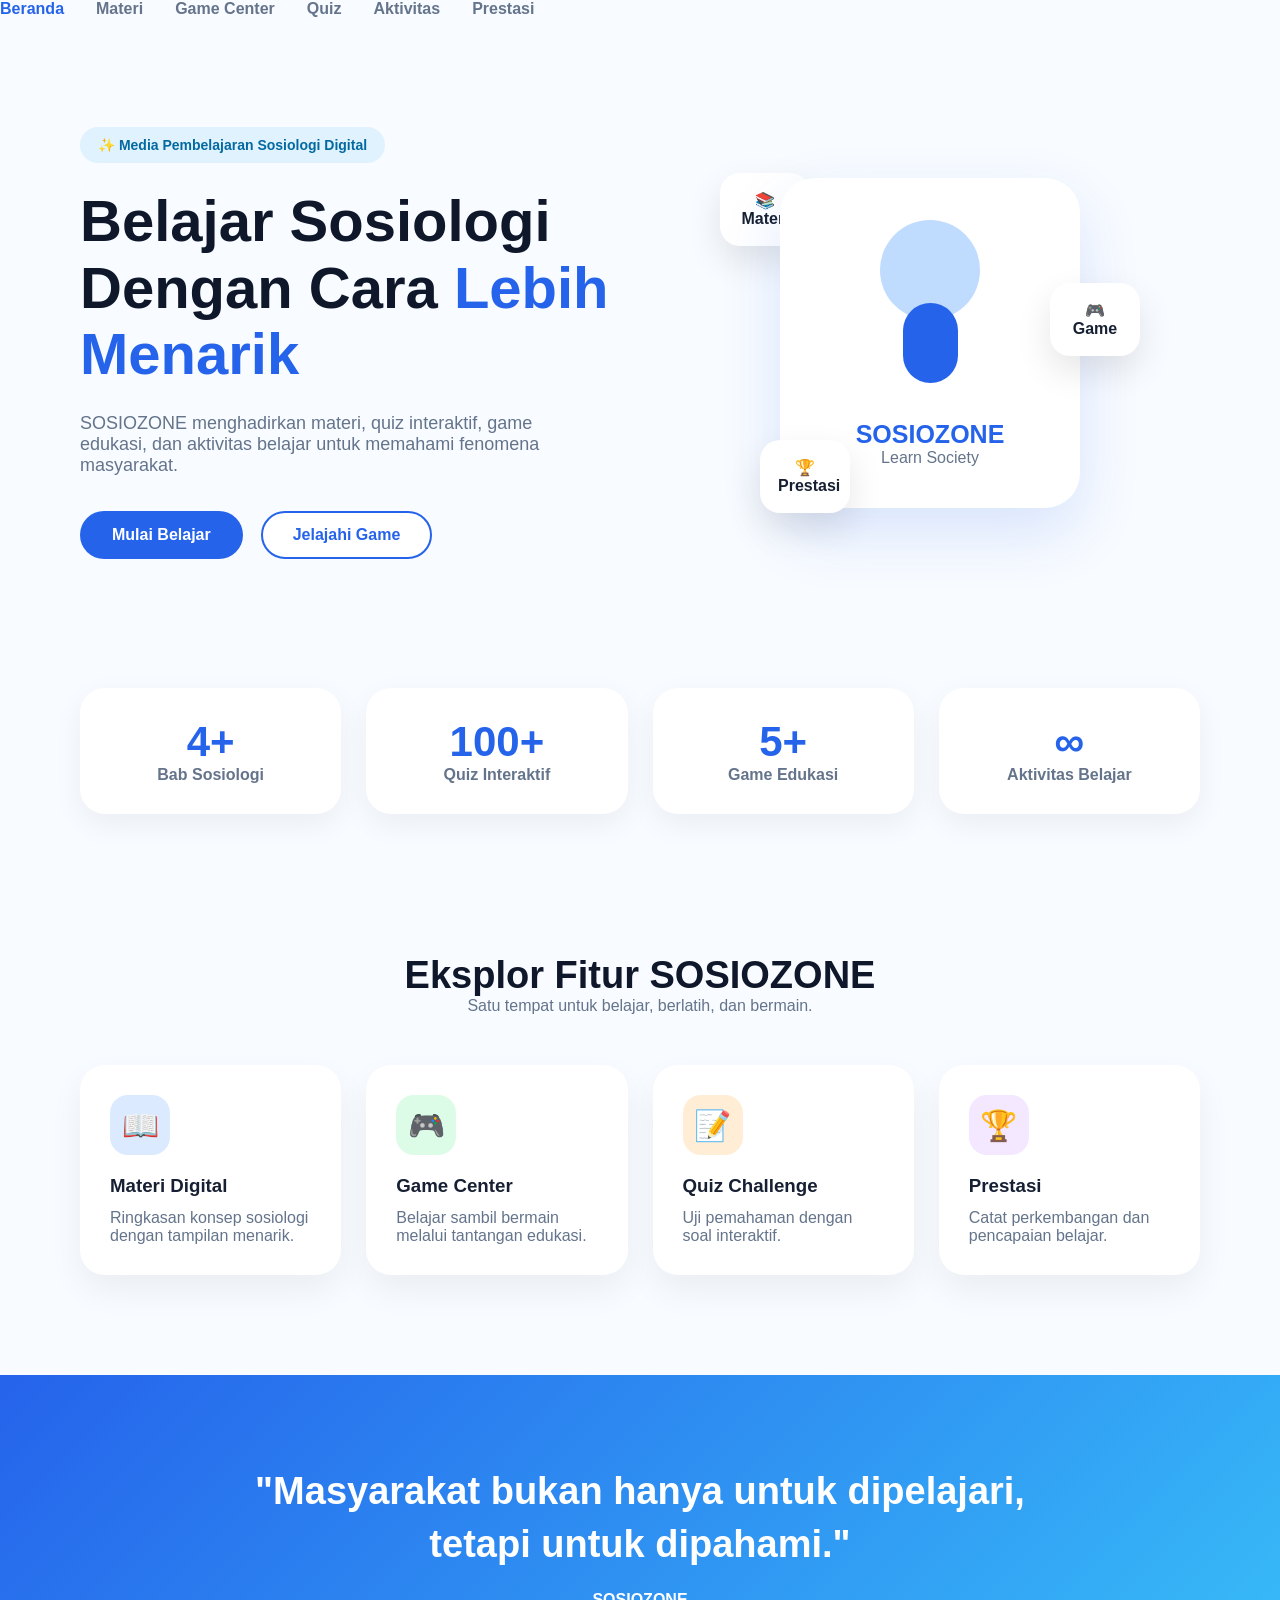
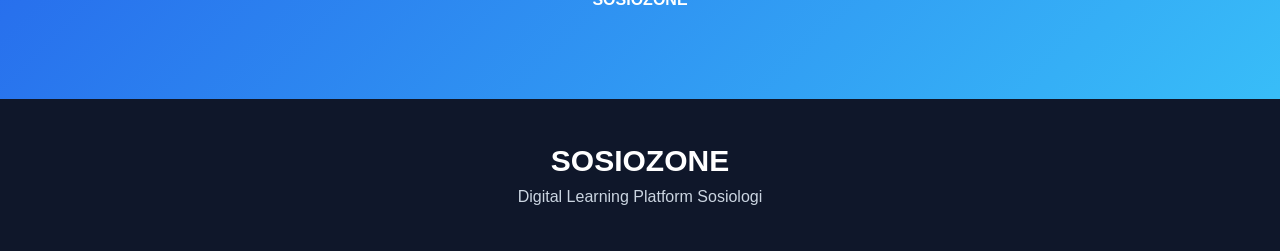
==== commit c8f3e7d4: "Update prototype-home.html" ====
--- a/prototype-home.html
+++ b/prototype-home.html
@@ -51,18 +51,6 @@
 
 </nav>
 
-<a class="active">Beranda</a>
-<a>Materi</a>
-<a>Game Center</a>
-<a>Quiz</a>
-<a>Aktivitas</a>
-
-</nav>
-
-
-</div>
-
-</header>
 
 
 
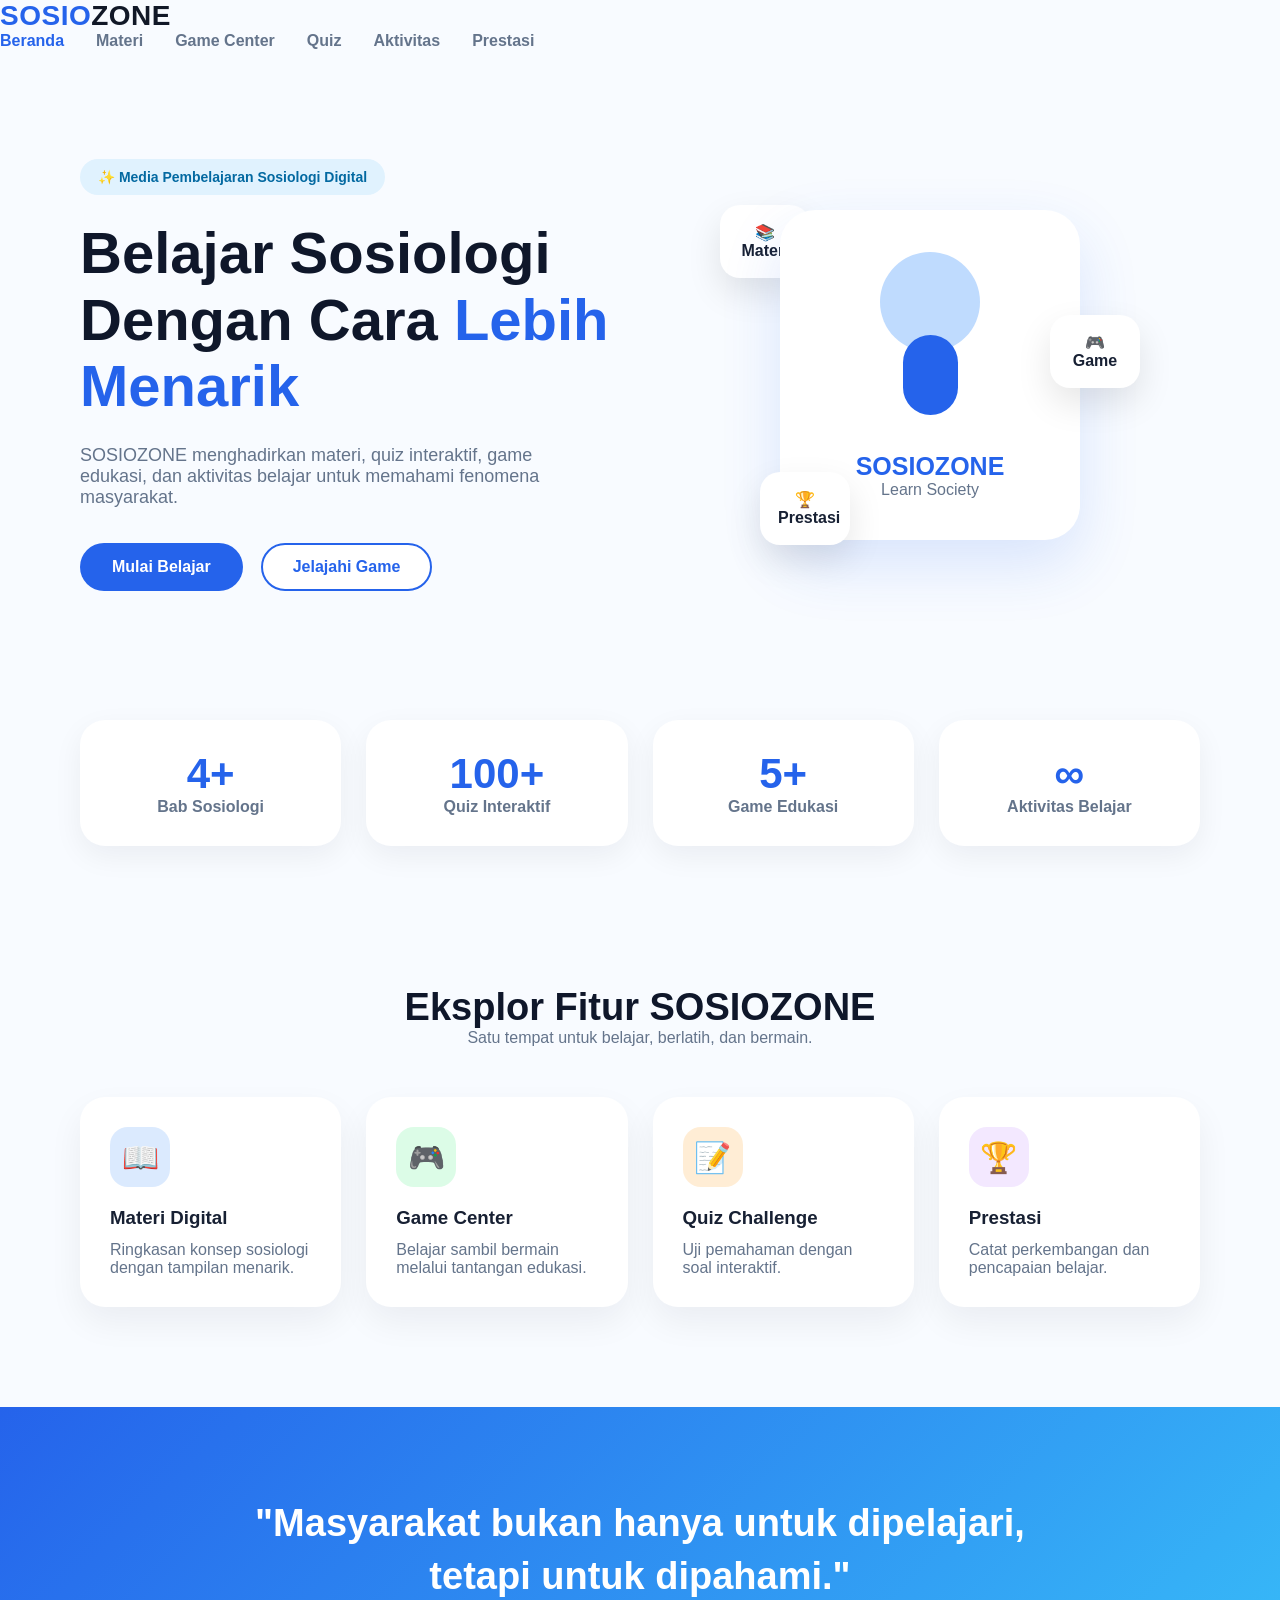
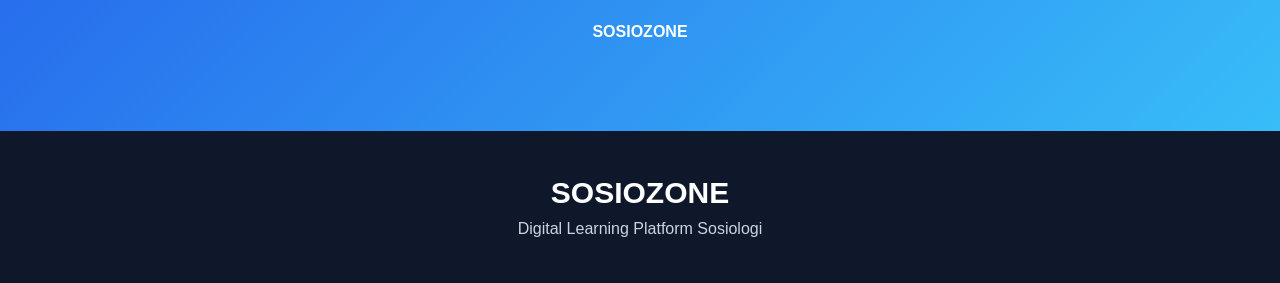
==== commit cb881759: "Update prototype-home.html" ====
--- a/prototype-home.html
+++ b/prototype-home.html
@@ -16,7 +16,9 @@
 <body>
 
 
-<!-- NAVBAR -->
+<div class="logo">
+SOSIO<span>ZONE</span>
+</div>
 <nav>
 
 <a href="prototype-home.html" class="active">
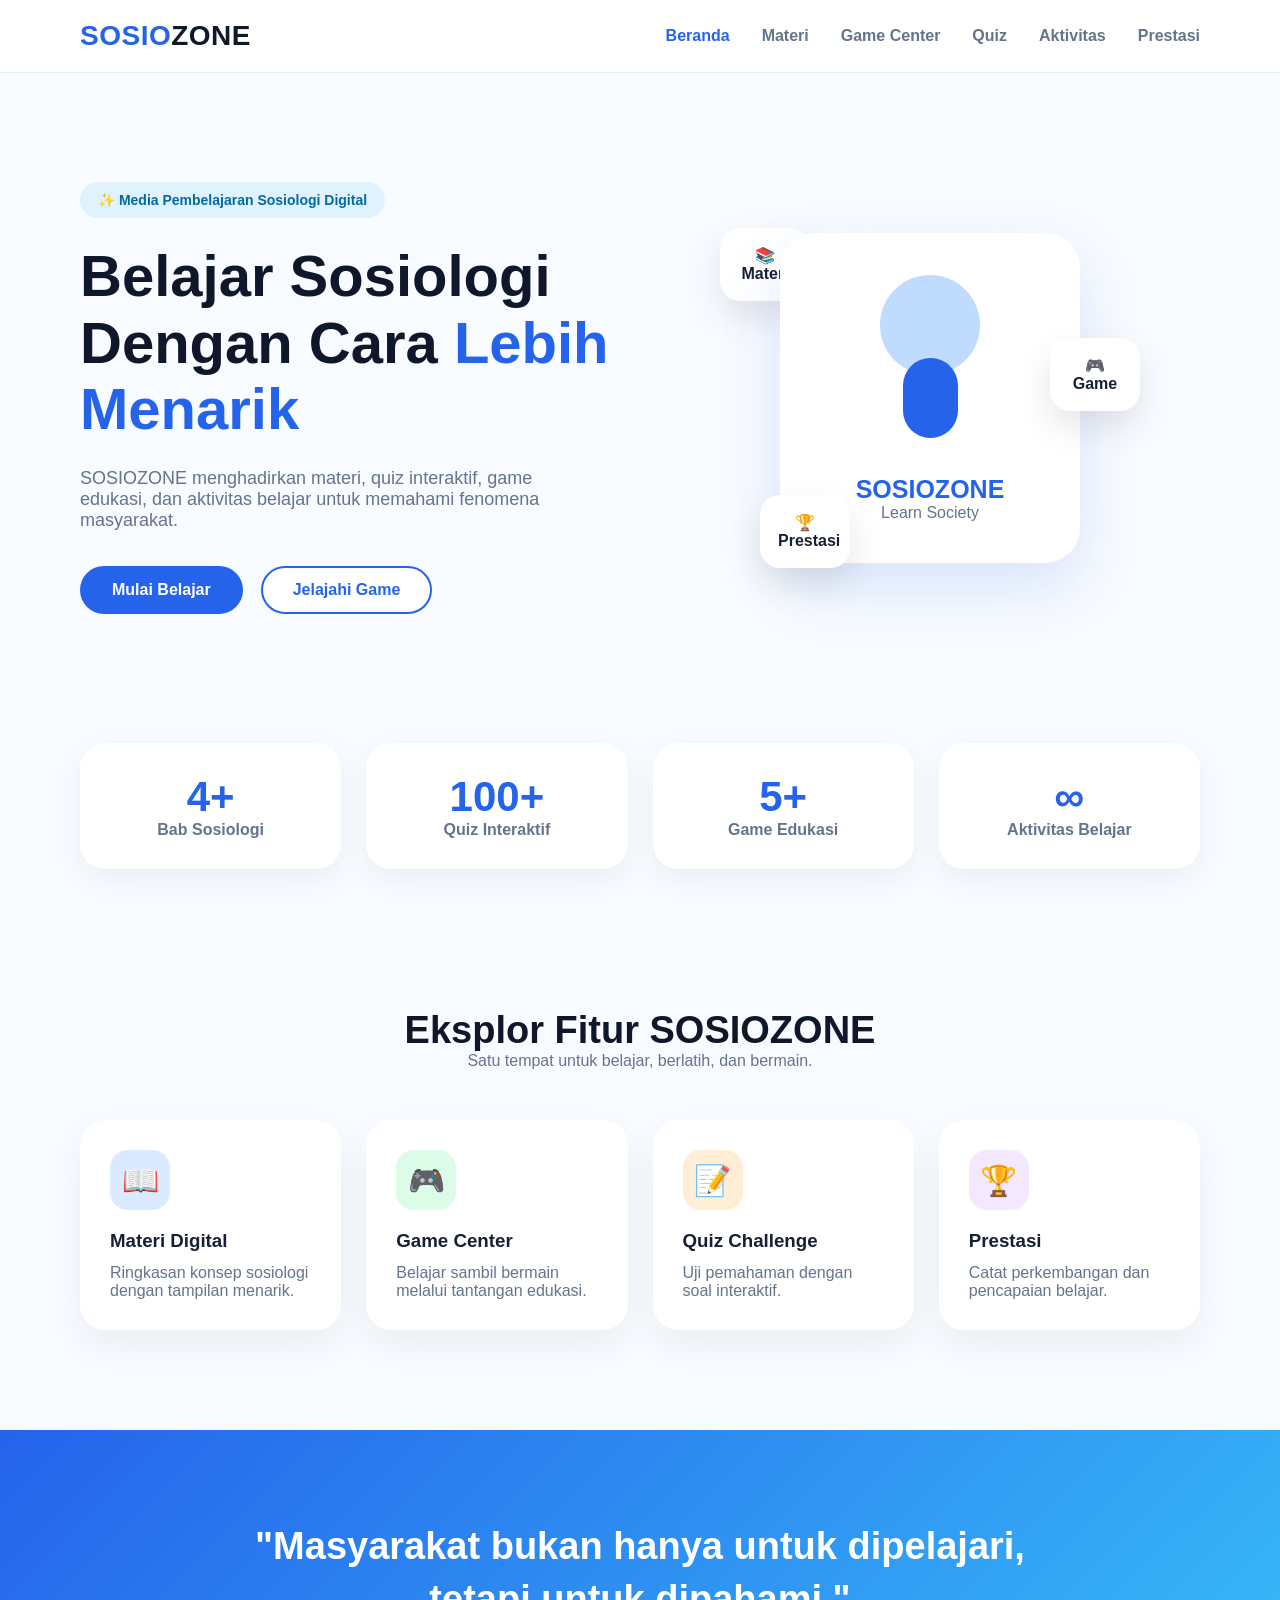
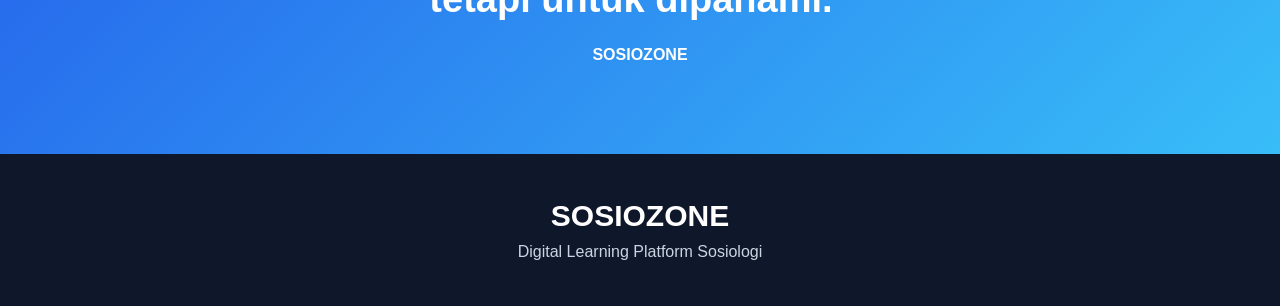
==== commit 8a991978: "Update prototype-home.html" ====
--- a/prototype-home.html
+++ b/prototype-home.html
@@ -16,9 +16,18 @@
 <body>
 
 
+<!-- NAVBAR -->
+
+<header class="navbar">
+
+<div class="nav-container">
+
+
 <div class="logo">
 SOSIO<span>ZONE</span>
 </div>
+
+
 <nav>
 
 <a href="prototype-home.html" class="active">
@@ -53,6 +62,10 @@
 
 </nav>
 
+
+</div>
+
+</header>
 
 
 
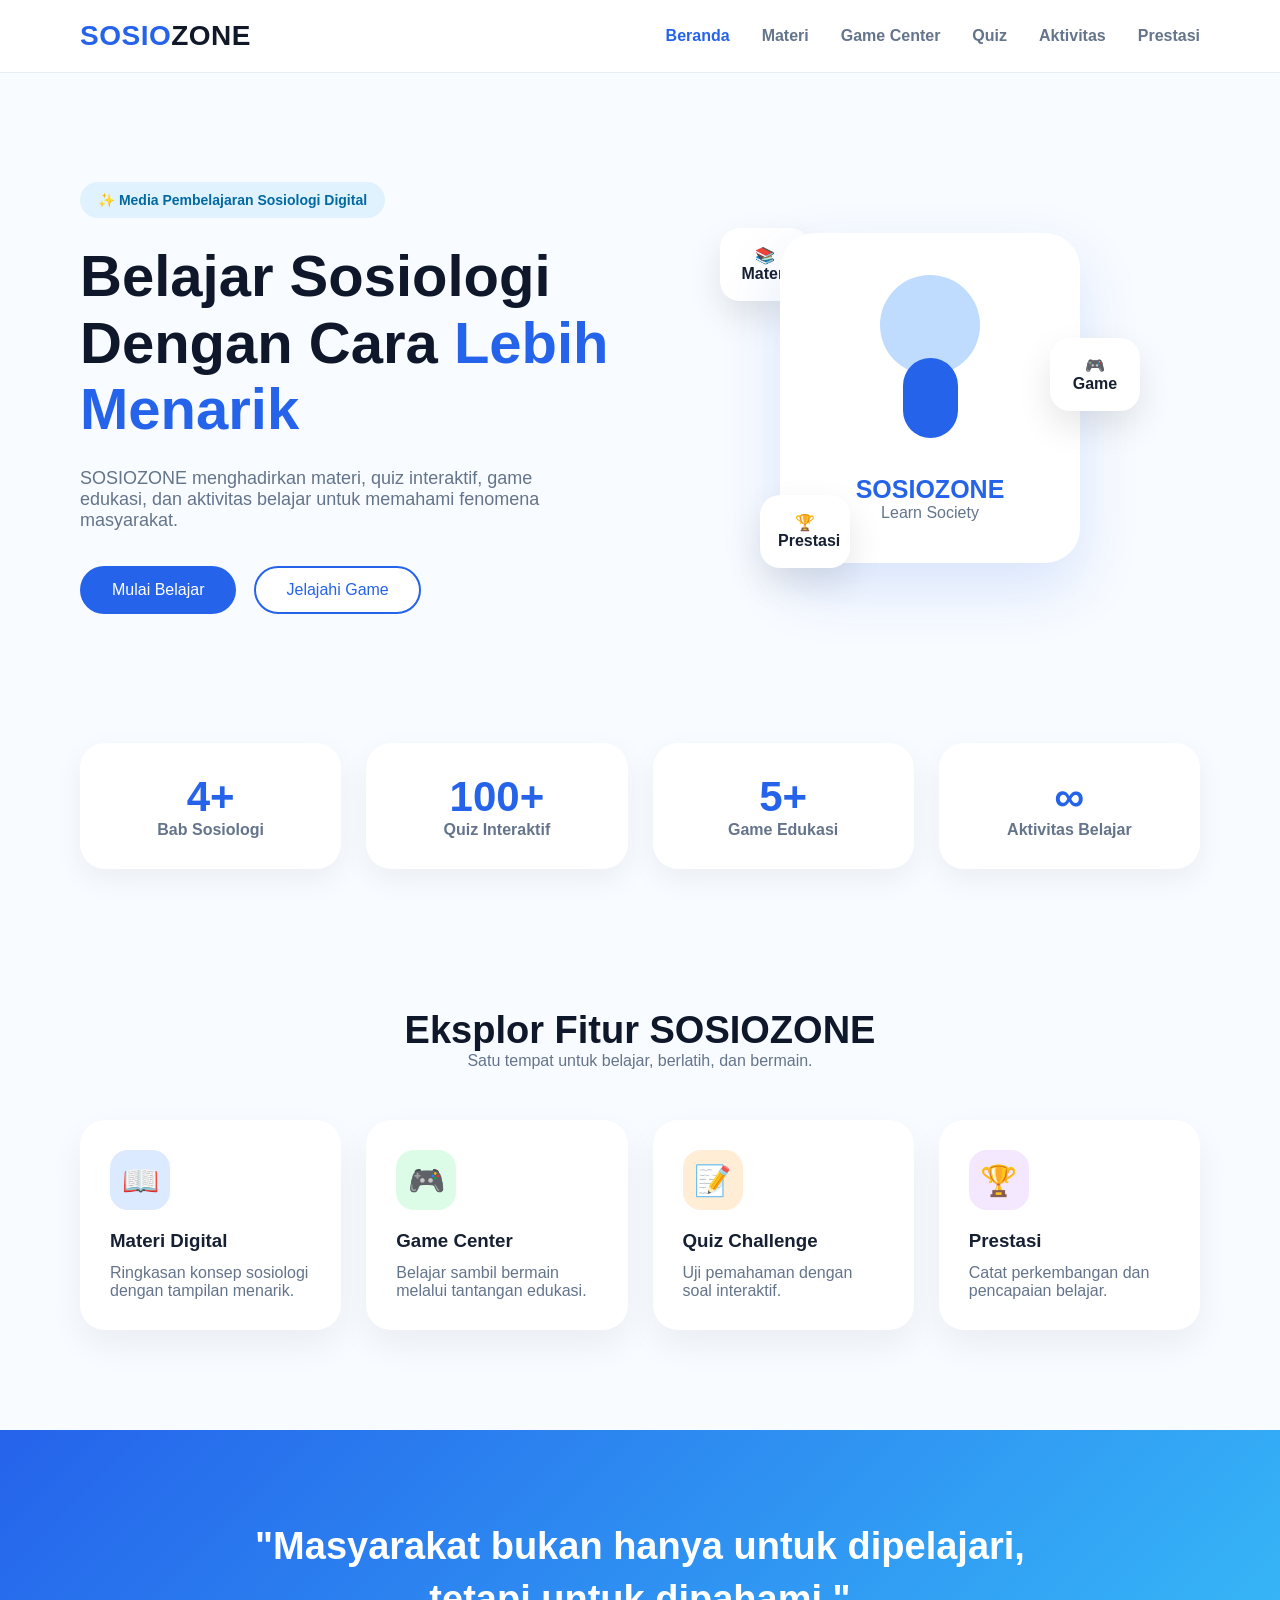
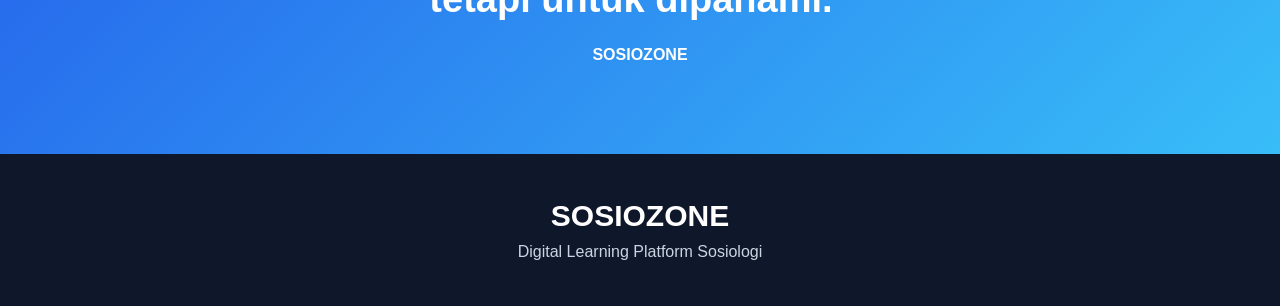
==== commit 7dff4b3b: "Update prototype-home.html" ====
--- a/prototype-home.html
+++ b/prototype-home.html
@@ -114,14 +114,14 @@
 <div class="hero-btn">
 
 
-<button class="btn-primary">
+<a href="pages/materi.html" class="btn-primary">
 Mulai Belajar
-</button>
-
-
-<button class="btn-outline">
+</a>
+
+
+<a href="pages/games.html" class="btn-outline">
 Jelajahi Game
-</button>
+</a>
 
 
 </div>
